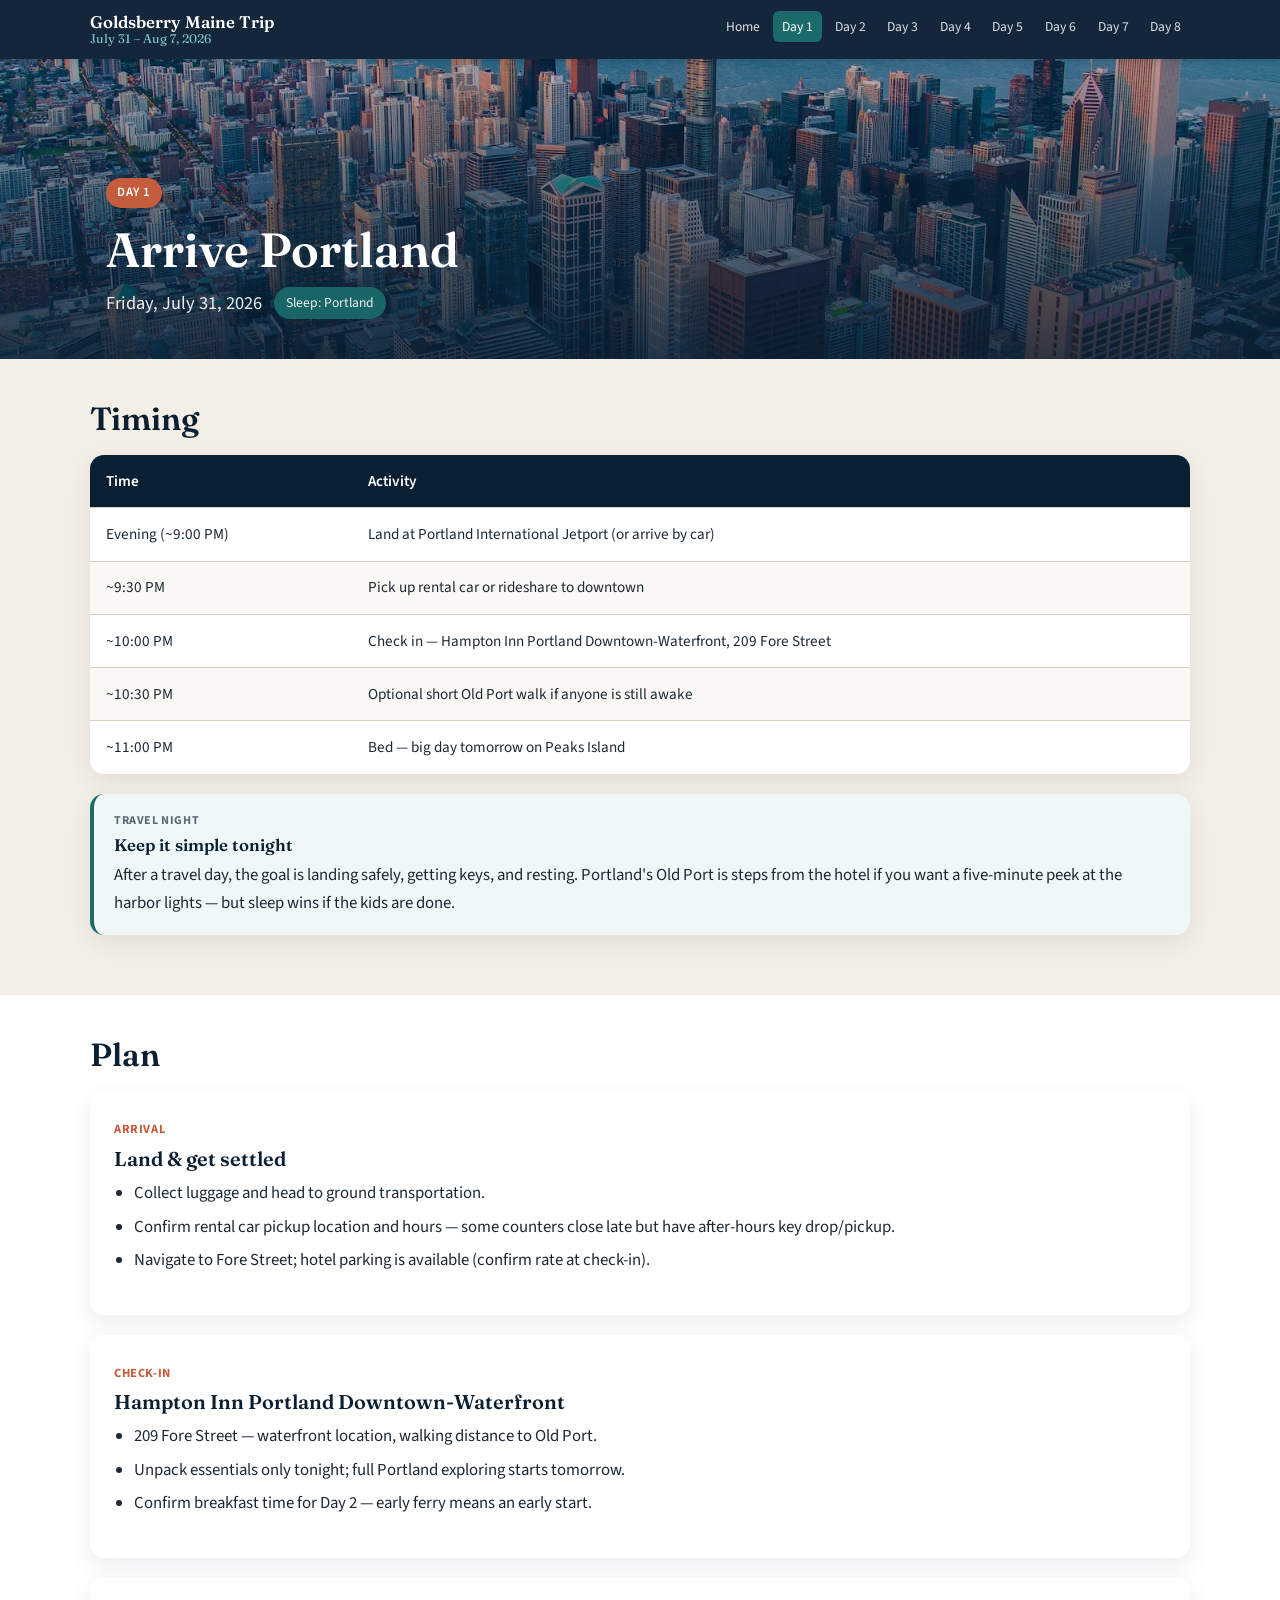
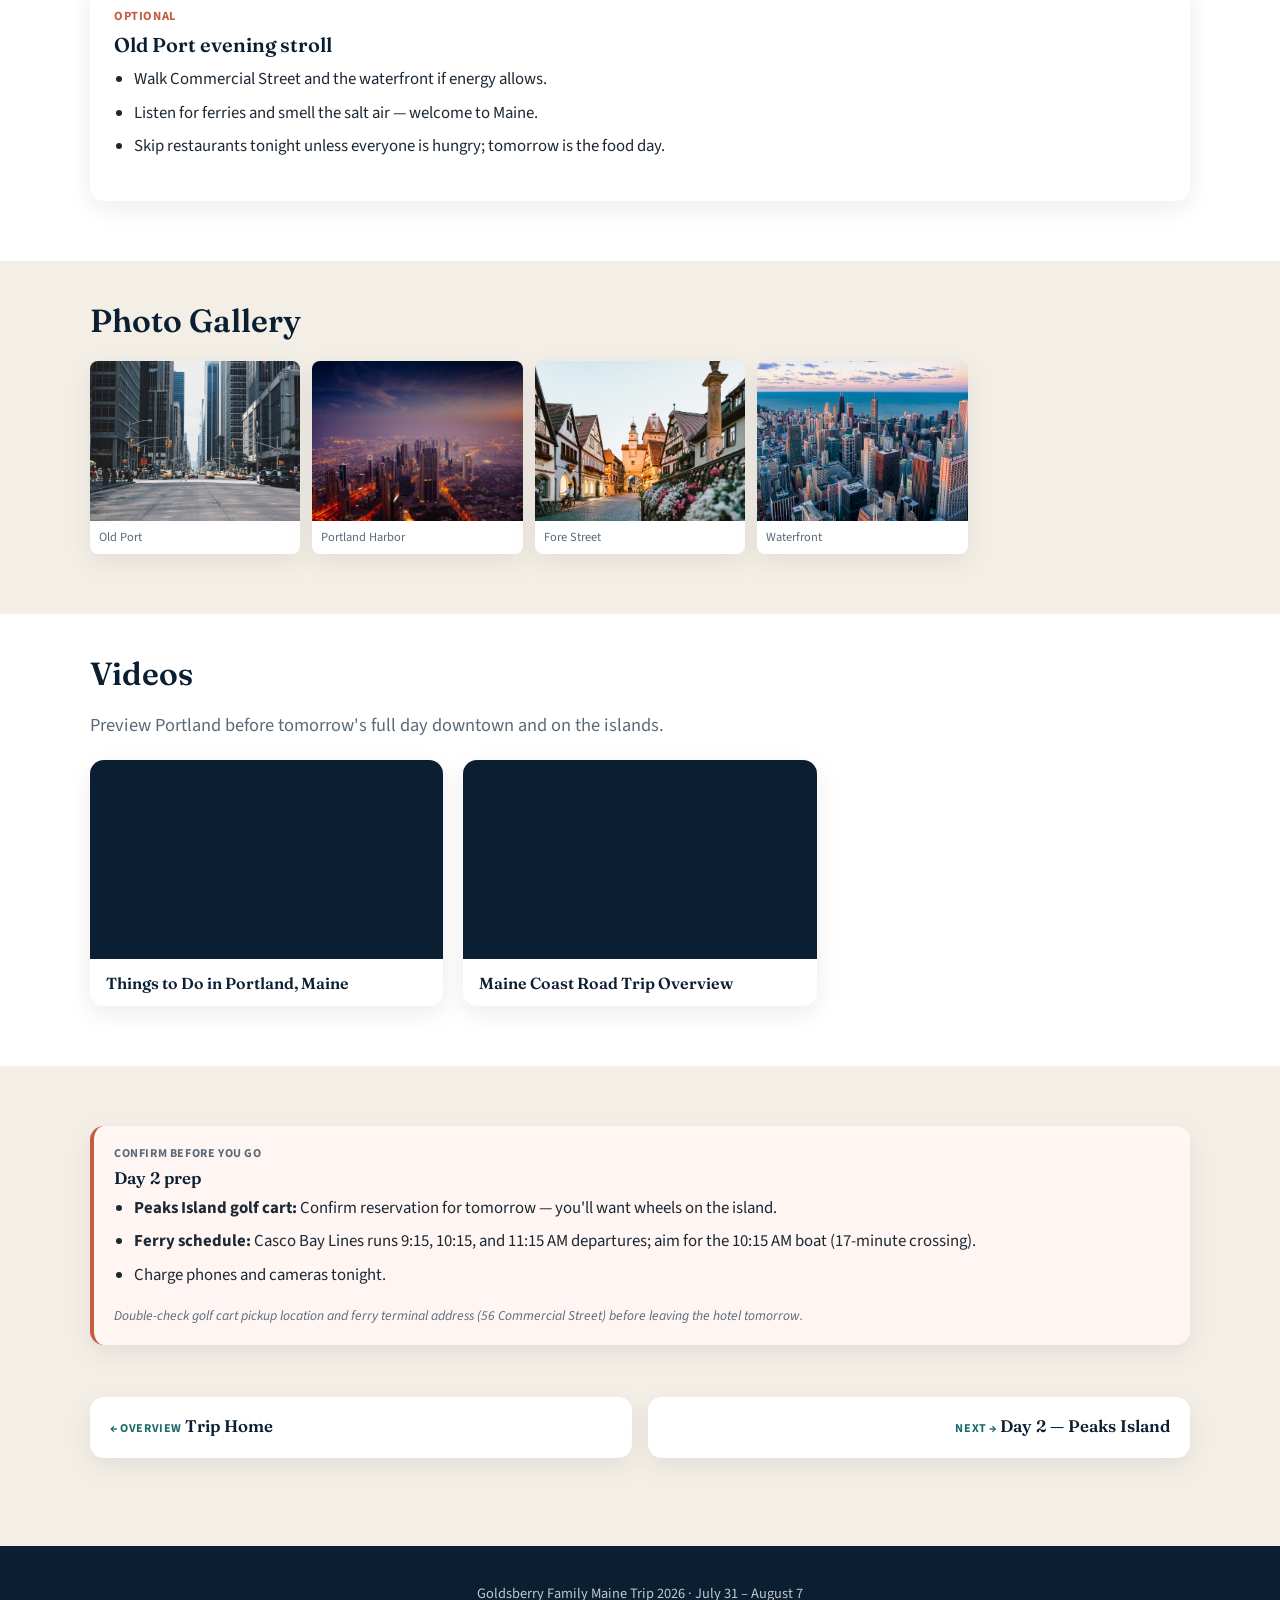
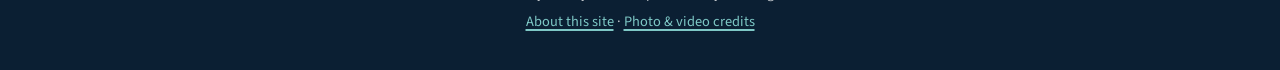
==== day-01-arrival.html @ 418b4812 "Make the trip site iPhone-friendly. Add safe-area insets, larger tap targets, scroll-locked mobile n" ====
<!DOCTYPE html>
<html lang="en">
<head>
  <meta charset="UTF-8">
  <meta name="viewport" content="width=device-width, initial-scale=1, viewport-fit=cover">
  <meta name="theme-color" content="#0b1f33">
  <meta name="apple-mobile-web-app-capable" content="yes">
  <meta name="apple-mobile-web-app-status-bar-style" content="black-translucent">
  <meta name="format-detection" content="telephone=no">
  <meta name="description" content="Day 1 — Arrive in Portland, Maine. Goldsberry family trip, July 31, 2026.">
  <title>Day 1 — Arrive Portland | Goldsberry Maine Trip 2026</title>
  <link rel="preconnect" href="https://fonts.googleapis.com">
  <link rel="preconnect" href="https://fonts.gstatic.com" crossorigin>
  <link href="https://fonts.googleapis.com/css2?family=Fraunces:wght@400;600;700&family=Source+Sans+3:wght@400;600;700&display=swap" rel="stylesheet">
  <link rel="stylesheet" href="assets/css/style.css">
</head>
<body>
  <a class="skip-link" href="#main">Skip to content</a>
  <header class="site-header">
    <div class="container header-inner">
      <a class="logo" href="index.html">Goldsberry Maine Trip <span>July 31 – Aug 7, 2026</span></a>
      <button class="nav-toggle" type="button" aria-expanded="false" aria-controls="site-nav">Menu</button>
      <nav class="site-nav" id="site-nav" aria-label="Primary">
        <ul>
          <li><a href="index.html">Home</a></li>
          <li><a href="day-01-arrival.html">Day 1</a></li>
          <li><a href="day-02-peaks-island.html">Day 2</a></li>
          <li><a href="day-03-camden-bar-harbor.html">Day 3</a></li>
          <li><a href="day-04-cadillac-ocean-path.html">Day 4</a></li>
          <li><a href="day-05-bubbles-jordan-pond.html">Day 5</a></li>
          <li><a href="day-06-long-pond.html">Day 6</a></li>
          <li><a href="day-07-great-head-lobster.html">Day 7</a></li>
          <li><a href="day-08-departure.html">Day 8</a></li>
        </ul>
      </nav>
    </div>
  </header>

  <main id="main">
    <section class="hero day-hero" style="background-image: url('assets/images/shared/portland-waterfront.jpg');">
      <div class="hero-content">
        <span class="hero-eyebrow">Day 1</span>
        <h1>Arrive Portland</h1>
        <p class="hero-meta">
          <span>Friday, July 31, 2026</span>
          <span class="badge sleep">Sleep: Portland</span>
        </p>
      </div>
    </section>

    <section class="section">
      <div class="container">
        <h2>Timing</h2>
        <div class="table-wrap">
          <table>
            <thead>
              <tr>
                <th>Time</th>
                <th>Activity</th>
              </tr>
            </thead>
            <tbody>
              <tr>
                <td>Evening (~9:00 PM)</td>
                <td>Land at Portland International Jetport (or arrive by car)</td>
              </tr>
              <tr>
                <td>~9:30 PM</td>
                <td>Pick up rental car or rideshare to downtown</td>
              </tr>
              <tr>
                <td>~10:00 PM</td>
                <td>Check in — Hampton Inn Portland Downtown-Waterfront, 209 Fore Street</td>
              </tr>
              <tr>
                <td>~10:30 PM</td>
                <td>Optional short Old Port walk if anyone is still awake</td>
              </tr>
              <tr>
                <td>~11:00 PM</td>
                <td>Bed — big day tomorrow on Peaks Island</td>
              </tr>
            </tbody>
          </table>
        </div>

        <div class="callout tip">
          <p class="callout-label">Travel night</p>
          <h3>Keep it simple tonight</h3>
          <p>After a travel day, the goal is landing safely, getting keys, and resting. Portland's Old Port is steps from the hotel if you want a five-minute peek at the harbor lights — but sleep wins if the kids are done.</p>
        </div>
      </div>
    </section>

    <section class="section section-alt">
      <div class="container">
        <h2>Plan</h2>

        <div class="activity">
          <span class="activity-time">Arrival</span>
          <h3>Land &amp; get settled</h3>
          <ul>
            <li>Collect luggage and head to ground transportation.</li>
            <li>Confirm rental car pickup location and hours — some counters close late but have after-hours key drop/pickup.</li>
            <li>Navigate to Fore Street; hotel parking is available (confirm rate at check-in).</li>
          </ul>
        </div>

        <div class="activity">
          <span class="activity-time">Check-in</span>
          <h3>Hampton Inn Portland Downtown-Waterfront</h3>
          <ul>
            <li>209 Fore Street — waterfront location, walking distance to Old Port.</li>
            <li>Unpack essentials only tonight; full Portland exploring starts tomorrow.</li>
            <li>Confirm breakfast time for Day 2 — early ferry means an early start.</li>
          </ul>
        </div>

        <div class="activity">
          <span class="activity-time">Optional</span>
          <h3>Old Port evening stroll</h3>
          <ul>
            <li>Walk Commercial Street and the waterfront if energy allows.</li>
            <li>Listen for ferries and smell the salt air — welcome to Maine.</li>
            <li>Skip restaurants tonight unless everyone is hungry; tomorrow is the food day.</li>
          </ul>
        </div>
      </div>
    </section>

    <section class="section">
      <div class="container">
        <h2>Photo Gallery</h2>
        <div class="gallery">
          <figure>
            <img src="assets/images/day-01/old-port.jpg" alt="Cobblestone streets in Portland Old Port">
            <figcaption>Old Port</figcaption>
          </figure>
          <figure>
            <img src="assets/images/day-01/portland-harbor.jpg" alt="Portland Harbor at dusk">
            <figcaption>Portland Harbor</figcaption>
          </figure>
          <figure>
            <img src="assets/images/day-01/fore-street.jpg" alt="Fore Street near the hotel">
            <figcaption>Fore Street</figcaption>
          </figure>
          <figure>
            <img src="assets/images/shared/portland-waterfront.jpg" alt="Portland waterfront skyline">
            <figcaption>Waterfront</figcaption>
          </figure>
        </div>
      </div>
    </section>

    <section class="section section-alt">
      <div class="container">
        <h2>Videos</h2>
        <p class="lead">Preview Portland before tomorrow's full day downtown and on the islands.</p>
        <div class="video-grid">
          <div class="video-card">
            <div class="embed">
              <iframe src="https://www.youtube.com/embed/QkozeJEsKg4" title="Things to Do in Portland, Maine" allow="accelerometer; autoplay; clipboard-write; encrypted-media; gyroscope; picture-in-picture" allowfullscreen loading="lazy"></iframe>
            </div>
            <div class="video-card-body">
              <h3>Things to Do in Portland, Maine</h3>
            </div>
          </div>
          <div class="video-card">
            <div class="embed">
              <iframe src="https://www.youtube.com/embed/ppKizHL2M9Y" title="Scenic Road Trip Guide to Maine’s Coast" allow="accelerometer; autoplay; clipboard-write; encrypted-media; gyroscope; picture-in-picture" allowfullscreen loading="lazy"></iframe>
            </div>
            <div class="video-card-body">
              <h3>Maine Coast Road Trip Overview</h3>
            </div>
          </div>
        </div>
      </div>
    </section>

    <section class="section">
      <div class="container">
        <div class="callout reserve">
          <p class="callout-label">Confirm before you go</p>
          <h3>Day 2 prep</h3>
          <ul>
            <li><strong>Peaks Island golf cart:</strong> Confirm reservation for tomorrow — you'll want wheels on the island.</li>
            <li><strong>Ferry schedule:</strong> Casco Bay Lines runs 9:15, 10:15, and 11:15 AM departures; aim for the 10:15 AM boat (17-minute crossing).</li>
            <li>Charge phones and cameras tonight.</li>
          </ul>
          <p class="confirm-note">Double-check golf cart pickup location and ferry terminal address (56 Commercial Street) before leaving the hotel tomorrow.</p>
        </div>

        <nav class="day-nav" aria-label="Day navigation">
          <a href="index.html">
            <span class="label">← Overview</span>
            <span class="title">Trip Home</span>
          </a>
          <a class="next" href="day-02-peaks-island.html">
            <span class="label">Next →</span>
            <span class="title">Day 2 — Peaks Island</span>
          </a>
        </nav>
      </div>
    </section>
  </main>

  <footer class="site-footer">
    <div class="container">
      <p>Goldsberry Family Maine Trip 2026 · July 31 – August 7</p>
      <p><a href="README.md">About this site</a> · <a href="CREDITS.md">Photo &amp; video credits</a></p>
    </div>
  </footer>
  <script src="assets/js/main.js"></script>
</body>
</html>
---- assets/css/style.css ----
/* Goldsberry Maine Family Trip 2026 — coastal design system */

:root {
  --navy: #0b1f33;
  --navy-mid: #14324d;
  --teal: #1a6b6a;
  --teal-light: #2a8f8d;
  --sand: #f4efe6;
  --sand-dark: #e8dfd0;
  --coral: #c45c3e;
  --coral-dark: #a34830;
  --white: #ffffff;
  --text: #1c2834;
  --text-muted: #5a6a7a;
  --border: #d9cfc0;
  --shadow: 0 8px 24px rgba(11, 31, 51, 0.08);
  --shadow-lg: 0 16px 40px rgba(11, 31, 51, 0.14);
  --radius: 14px;
  --radius-sm: 8px;
  --max: 1100px;
  --font-display: "Fraunces", Georgia, serif;
  --font-body: "Source Sans 3", system-ui, sans-serif;
  --safe-top: env(safe-area-inset-top, 0px);
  --safe-right: env(safe-area-inset-right, 0px);
  --safe-bottom: env(safe-area-inset-bottom, 0px);
  --safe-left: env(safe-area-inset-left, 0px);
  --header-pad-y: 0.75rem;
  --touch: 44px;
}

*,
*::before,
*::after {
  box-sizing: border-box;
}

html {
  scroll-behavior: smooth;
  -webkit-text-size-adjust: 100%;
  text-size-adjust: 100%;
}

body {
  margin: 0;
  font-family: var(--font-body);
  font-size: 1.05rem;
  line-height: 1.65;
  color: var(--text);
  background: var(--sand);
  overflow-x: hidden;
  -webkit-tap-highlight-color: rgba(26, 107, 106, 0.18);
}

body.nav-open {
  overflow: hidden;
  touch-action: none;
}

img {
  max-width: 100%;
  height: auto;
  display: block;
}

a {
  color: var(--teal);
  text-decoration-thickness: 1.5px;
  text-underline-offset: 3px;
}

a:hover {
  color: var(--coral);
}

h1, h2, h3, h4 {
  font-family: var(--font-display);
  line-height: 1.25;
  color: var(--navy);
  font-weight: 600;
}

h1 { font-size: clamp(2rem, 4vw, 3rem); margin: 0 0 0.5rem; }
h2 { font-size: clamp(1.5rem, 3vw, 2rem); margin: 0 0 1rem; }
h3 { font-size: 1.25rem; margin: 0 0 0.6rem; }

p { margin: 0 0 1rem; }

ul, ol {
  margin: 0 0 1rem;
  padding-left: 1.25rem;
}

li { margin-bottom: 0.35rem; }

.container {
  width: min(100% - 2rem, var(--max));
  margin-inline: auto;
  padding-left: var(--safe-left);
  padding-right: var(--safe-right);
}

/* —— Header / Nav —— */
.site-header {
  position: sticky;
  top: 0;
  z-index: 100;
  background: rgba(11, 31, 51, 0.96);
  -webkit-backdrop-filter: blur(10px);
  backdrop-filter: blur(10px);
  color: var(--white);
  box-shadow: 0 2px 12px rgba(0, 0, 0, 0.2);
  padding-top: var(--safe-top);
}

.header-inner {
  display: flex;
  align-items: center;
  justify-content: space-between;
  gap: 0.75rem;
  padding: var(--header-pad-y) 0;
  min-height: var(--touch);
}

.logo {
  font-family: var(--font-display);
  font-size: 1.05rem;
  font-weight: 600;
  color: var(--white);
  text-decoration: none;
  line-height: 1.2;
  min-width: 0;
  flex: 1;
}

.logo span {
  color: #7ec8c6;
  font-weight: 400;
  font-size: 0.78rem;
  display: block;
}

.nav-toggle {
  display: none;
  flex-shrink: 0;
  background: transparent;
  border: 1px solid rgba(255, 255, 255, 0.35);
  color: var(--white);
  min-width: var(--touch);
  min-height: var(--touch);
  padding: 0.5rem 0.85rem;
  border-radius: var(--radius-sm);
  cursor: pointer;
  font-size: 0.95rem;
  font-weight: 600;
  -webkit-appearance: none;
  appearance: none;
  touch-action: manipulation;
}

.site-nav ul {
  list-style: none;
  margin: 0;
  padding: 0;
  display: flex;
  flex-wrap: wrap;
  gap: 0.25rem;
}

.site-nav a {
  color: rgba(255, 255, 255, 0.85);
  text-decoration: none;
  font-size: 0.85rem;
  padding: 0.35rem 0.55rem;
  border-radius: 6px;
  white-space: nowrap;
}

.site-nav a:hover,
.site-nav a.active {
  background: rgba(255, 255, 255, 0.12);
  color: var(--white);
}

.site-nav a.active {
  background: var(--teal);
}

@media (max-width: 860px) {
  .nav-toggle { display: inline-flex; align-items: center; justify-content: center; }
  .site-nav {
    display: none;
    position: absolute;
    left: 0;
    right: 0;
    top: 100%;
    background: var(--navy-mid);
    padding: 0.5rem 1rem calc(1rem + var(--safe-bottom));
    box-shadow: var(--shadow-lg);
    max-height: min(75vh, calc(100dvh - 4rem - var(--safe-top)));
    overflow-y: auto;
    -webkit-overflow-scrolling: touch;
  }
  .site-nav.open { display: block; }
  .site-nav ul {
    flex-direction: column;
    gap: 0.1rem;
  }
  .site-nav a {
    display: flex;
    align-items: center;
    min-height: var(--touch);
    padding: 0.65rem 0.9rem;
    font-size: 1.05rem;
  }
}

/* —— Hero —— */
.hero {
  position: relative;
  min-height: min(420px, 70vh);
  min-height: min(420px, 70dvh);
  display: flex;
  align-items: flex-end;
  background: var(--navy) center/cover no-repeat;
  color: var(--white);
}

.hero::before {
  content: "";
  position: absolute;
  inset: 0;
  background: linear-gradient(180deg, rgba(11, 31, 51, 0.25) 0%, rgba(11, 31, 51, 0.85) 100%);
}

.hero-content {
  position: relative;
  z-index: 1;
  padding: 3rem 0 2.5rem;
  width: min(100% - 2rem, var(--max));
  margin-inline: auto;
  padding-left: max(1rem, var(--safe-left));
  padding-right: max(1rem, var(--safe-right));
}

.hero-eyebrow {
  display: inline-block;
  background: var(--coral);
  color: var(--white);
  font-size: 0.8rem;
  font-weight: 600;
  letter-spacing: 0.04em;
  text-transform: uppercase;
  padding: 0.3rem 0.7rem;
  border-radius: 999px;
  margin-bottom: 0.75rem;
}

.hero h1 {
  color: var(--white);
  margin-bottom: 0.4rem;
}

.hero-meta {
  font-size: 1.15rem;
  opacity: 0.92;
  margin: 0;
}

.day-hero {
  min-height: 300px;
}

.day-hero .hero-meta {
  display: flex;
  flex-wrap: wrap;
  gap: 0.75rem;
  align-items: center;
}

.badge {
  display: inline-flex;
  align-items: center;
  gap: 0.35rem;
  background: rgba(255, 255, 255, 0.15);
  border: 1px solid rgba(255, 255, 255, 0.25);
  padding: 0.25rem 0.7rem;
  border-radius: 999px;
  font-size: 0.85rem;
}

.badge.sleep {
  background: var(--teal);
  border-color: transparent;
}

/* —— Sections —— */
.section {
  padding: 2.5rem 0;
}

.section-alt {
  background: var(--white);
}

.section-title {
  display: flex;
  align-items: baseline;
  justify-content: space-between;
  gap: 1rem;
  flex-wrap: wrap;
  margin-bottom: 1.25rem;
}

.section-title h2 {
  margin: 0;
}

.lead {
  font-size: 1.15rem;
  color: var(--text-muted);
  max-width: 42rem;
}

/* —— Cards —— */
.card-grid {
  display: grid;
  grid-template-columns: repeat(auto-fill, minmax(240px, 1fr));
  gap: 1.25rem;
}

.day-card {
  background: var(--white);
  border-radius: var(--radius);
  overflow: hidden;
  box-shadow: var(--shadow);
  text-decoration: none;
  color: inherit;
  transition: transform 0.2s, box-shadow 0.2s;
  display: flex;
  flex-direction: column;
}

.day-card:hover {
  transform: translateY(-4px);
  box-shadow: var(--shadow-lg);
  color: inherit;
}

.day-card img {
  width: 100%;
  height: 150px;
  object-fit: cover;
  background: var(--sand-dark);
}

.day-card-body {
  padding: 1rem 1.1rem 1.25rem;
  flex: 1;
}

.day-card-date {
  font-size: 0.8rem;
  font-weight: 600;
  text-transform: uppercase;
  letter-spacing: 0.04em;
  color: var(--teal);
  margin-bottom: 0.25rem;
}

.day-card h3 {
  margin: 0 0 0.4rem;
  font-size: 1.1rem;
}

.day-card p {
  margin: 0;
  font-size: 0.92rem;
  color: var(--text-muted);
}

/* —— Tables —— */
.table-wrap {
  overflow-x: auto;
  -webkit-overflow-scrolling: touch;
  border-radius: var(--radius);
  box-shadow: var(--shadow);
  background: var(--white);
  overscroll-behavior-x: contain;
}

table {
  width: 100%;
  border-collapse: collapse;
  font-size: 0.95rem;
  min-width: 280px;
}

th, td {
  padding: 0.85rem 1rem;
  text-align: left;
  border-bottom: 1px solid var(--border);
}

th {
  background: var(--navy);
  color: var(--white);
  font-weight: 600;
  white-space: nowrap;
}

tr:last-child td { border-bottom: none; }

tr:nth-child(even) td { background: rgba(244, 239, 230, 0.45); }

table a {
  font-weight: 600;
}

/* —— Callouts —— */
.callout {
  border-radius: var(--radius);
  padding: 1.1rem 1.25rem;
  margin: 1.25rem 0;
  border-left: 4px solid var(--teal);
  background: var(--white);
  box-shadow: var(--shadow);
}

.callout.parking {
  border-left-color: #c9a227;
  background: #fffbf0;
}

.callout.reserve {
  border-left-color: var(--coral);
  background: #fff5f2;
}

.callout.tip {
  border-left-color: var(--teal);
  background: #f0f8f7;
}

.callout.warning {
  border-left-color: #b45309;
  background: #fff7ed;
}

.callout h3,
.callout h4 {
  margin: 0 0 0.4rem;
  font-size: 1.05rem;
}

.callout p:last-child,
.callout ul:last-child {
  margin-bottom: 0;
}

.callout-label {
  font-size: 0.75rem;
  font-weight: 700;
  text-transform: uppercase;
  letter-spacing: 0.05em;
  color: var(--text-muted);
  margin-bottom: 0.25rem;
}

/* —— Checklist —— */
.checklist {
  list-style: none;
  padding: 0;
  margin: 0;
  display: grid;
  gap: 0.75rem;
}

.checklist li {
  background: var(--white);
  border-radius: var(--radius-sm);
  padding: 1rem 1.15rem;
  box-shadow: var(--shadow);
  display: grid;
  grid-template-columns: auto 1fr;
  gap: 0.75rem;
  align-items: start;
  margin: 0;
}

.check-num {
  width: 1.75rem;
  height: 1.75rem;
  border-radius: 50%;
  background: var(--teal);
  color: var(--white);
  font-weight: 700;
  font-size: 0.85rem;
  display: grid;
  place-items: center;
  flex-shrink: 0;
}

.checklist strong {
  display: block;
  color: var(--navy);
  margin-bottom: 0.15rem;
}

.checklist span {
  font-size: 0.92rem;
  color: var(--text-muted);
}

/* —— Activity blocks —— */
.activity {
  background: var(--white);
  border-radius: var(--radius);
  padding: 1.5rem;
  box-shadow: var(--shadow);
  margin-bottom: 1.25rem;
}

.activity-time {
  display: inline-block;
  font-size: 0.78rem;
  font-weight: 700;
  text-transform: uppercase;
  letter-spacing: 0.05em;
  color: var(--coral);
  margin-bottom: 0.35rem;
}

/* —— Trail cards —— */
.trail-grid {
  display: grid;
  grid-template-columns: repeat(auto-fill, minmax(260px, 1fr));
  gap: 1rem;
  margin: 1.25rem 0;
}

.trail-card {
  background: var(--white);
  border: 1px solid var(--border);
  border-radius: var(--radius);
  padding: 1.15rem;
  display: flex;
  flex-direction: column;
  gap: 0.5rem;
}

.trail-card h3 {
  margin: 0;
  font-size: 1.1rem;
}

.trail-meta {
  display: flex;
  flex-wrap: wrap;
  gap: 0.4rem;
  font-size: 0.8rem;
}

.pill {
  background: var(--sand);
  border: 1px solid var(--border);
  padding: 0.15rem 0.55rem;
  border-radius: 999px;
  color: var(--text-muted);
  font-weight: 600;
}

.pill.easy { background: #e8f5e9; border-color: #a5d6a7; color: #2e7d32; }
.pill.moderate { background: #fff8e1; border-color: #ffe082; color: #f57f17; }
.pill.hard { background: #fce4ec; border-color: #f48fb1; color: #c2185b; }
.pill.optional { background: #e3f2fd; border-color: #90caf9; color: #1565c0; }

.trail-card p {
  margin: 0;
  font-size: 0.92rem;
  color: var(--text-muted);
  flex: 1;
}

.btn {
  display: inline-flex;
  align-items: center;
  justify-content: center;
  gap: 0.4rem;
  background: var(--teal);
  color: var(--white);
  text-decoration: none;
  font-weight: 600;
  font-size: 0.9rem;
  padding: 0.7rem 1.1rem;
  min-height: var(--touch);
  border-radius: var(--radius-sm);
  border: none;
  cursor: pointer;
  transition: background 0.15s;
  touch-action: manipulation;
  -webkit-appearance: none;
  appearance: none;
}

.btn:hover {
  background: var(--teal-light);
  color: var(--white);
}

.btn-coral {
  background: var(--coral);
}

.btn-coral:hover {
  background: var(--coral-dark);
  color: var(--white);
}

.btn-outline {
  background: transparent;
  border: 2px solid var(--teal);
  color: var(--teal);
}

.btn-outline:hover {
  background: var(--teal);
  color: var(--white);
}

.btn-sm {
  padding: 0.55rem 0.95rem;
  font-size: 0.9rem;
  min-height: var(--touch);
  align-self: flex-start;
  margin-top: 0.25rem;
}

/* —— Gallery —— */
.gallery {
  display: grid;
  grid-template-columns: repeat(auto-fill, minmax(200px, 1fr));
  gap: 0.75rem;
  margin: 1.25rem 0;
}

.gallery figure {
  margin: 0;
  border-radius: var(--radius-sm);
  overflow: hidden;
  box-shadow: var(--shadow);
  background: var(--sand-dark);
  cursor: zoom-in;
}

.gallery img {
  width: 100%;
  height: 160px;
  object-fit: cover;
  transition: transform 0.25s;
}

.gallery figure:hover img {
  transform: scale(1.04);
}

.gallery figcaption {
  font-size: 0.78rem;
  padding: 0.4rem 0.55rem;
  background: var(--white);
  color: var(--text-muted);
}

/* —— Videos —— */
.video-grid {
  display: grid;
  grid-template-columns: repeat(auto-fill, minmax(280px, 1fr));
  gap: 1.25rem;
  margin: 1.25rem 0;
}

.video-card {
  background: var(--white);
  border-radius: var(--radius);
  overflow: hidden;
  box-shadow: var(--shadow);
}

.video-card .embed {
  position: relative;
  padding-bottom: 56.25%;
  height: 0;
  background: var(--navy);
}

.video-card .embed iframe {
  position: absolute;
  inset: 0;
  width: 100%;
  height: 100%;
  border: 0;
}

.video-card .video-link {
  display: block;
  text-decoration: none;
  color: inherit;
}

.video-card .thumb {
  position: relative;
  aspect-ratio: 16 / 9;
  background: var(--navy) center/cover no-repeat;
}

.video-card .play {
  position: absolute;
  inset: 0;
  display: grid;
  place-items: center;
  background: rgba(11, 31, 51, 0.35);
  color: var(--white);
  font-size: 2.5rem;
  transition: background 0.2s;
}

.video-card:hover .play {
  background: rgba(196, 92, 62, 0.45);
}

.video-card-body {
  padding: 0.85rem 1rem;
}

.video-card-body h3 {
  margin: 0;
  font-size: 1rem;
}

/* —— Day nav (prev/next) —— */
.day-nav {
  display: flex;
  justify-content: space-between;
  gap: 1rem;
  flex-wrap: wrap;
  padding: 2rem 0 3rem;
}

.day-nav a {
  flex: 1;
  min-width: min(100%, 200px);
  background: var(--white);
  border-radius: var(--radius);
  padding: 1rem 1.25rem;
  text-decoration: none;
  color: var(--text);
  box-shadow: var(--shadow);
  transition: transform 0.15s, box-shadow 0.15s;
  touch-action: manipulation;
}

.day-nav a:hover {
  transform: translateY(-2px);
  box-shadow: var(--shadow-lg);
  color: inherit;
}

.day-nav .label {
  font-size: 0.75rem;
  font-weight: 700;
  text-transform: uppercase;
  letter-spacing: 0.05em;
  color: var(--teal);
}

.day-nav .title {
  font-family: var(--font-display);
  font-weight: 600;
  color: var(--navy);
}

.day-nav .next {
  text-align: right;
}

/* —— Footer —— */
.site-footer {
  background: var(--navy);
  color: rgba(255, 255, 255, 0.75);
  padding: 2rem 0 calc(2rem + var(--safe-bottom));
  font-size: 0.9rem;
  text-align: center;
}

.site-footer a {
  color: #7ec8c6;
}

.site-footer p {
  margin: 0.25rem 0;
}

/* —— Lightbox —— */
.lightbox {
  display: none;
  position: fixed;
  inset: 0;
  z-index: 200;
  background: rgba(11, 31, 51, 0.92);
  align-items: center;
  justify-content: center;
  padding: max(1rem, var(--safe-top)) max(1rem, var(--safe-right)) max(1rem, var(--safe-bottom)) max(1rem, var(--safe-left));
  cursor: zoom-out;
  overscroll-behavior: contain;
}

.lightbox.open {
  display: flex;
}

.lightbox img {
  max-width: min(96vw, 1100px);
  max-height: min(85vh, 85dvh);
  width: auto;
  height: auto;
  border-radius: var(--radius-sm);
  box-shadow: var(--shadow-lg);
  object-fit: contain;
}

.lightbox-close {
  position: absolute;
  top: max(0.75rem, var(--safe-top));
  right: max(0.75rem, var(--safe-right));
  background: rgba(255, 255, 255, 0.12);
  border: 1px solid rgba(255, 255, 255, 0.25);
  color: var(--white);
  font-size: 1.75rem;
  cursor: pointer;
  line-height: 1;
  width: var(--touch);
  height: var(--touch);
  border-radius: 50%;
  display: grid;
  place-items: center;
  touch-action: manipulation;
  -webkit-appearance: none;
  appearance: none;
}

/* —— Misc —— */
.two-col {
  display: grid;
  grid-template-columns: 1fr 1fr;
  gap: 1.5rem;
}

.confirm-note {
  font-size: 0.85rem;
  color: var(--text-muted);
  font-style: italic;
  margin-top: 0.5rem;
}

.skip-link {
  position: absolute;
  left: -9999px;
  top: 0;
  background: var(--coral);
  color: var(--white);
  padding: 0.5rem 1rem;
  z-index: 300;
}

.skip-link:focus {
  left: max(0.5rem, var(--safe-left));
  top: max(0.5rem, var(--safe-top));
}

/* —— iPhone / small-screen polish —— */
@media (max-width: 720px) {
  .two-col { grid-template-columns: 1fr; }

  body {
    font-size: 1rem;
  }

  h1 { font-size: clamp(1.65rem, 7vw, 2.25rem); }
  h2 { font-size: clamp(1.3rem, 5.5vw, 1.7rem); }

  .container {
    width: min(100% - 1.25rem, var(--max));
  }

  .hero {
    min-height: min(340px, 58dvh);
  }

  .day-hero {
    min-height: min(240px, 42dvh);
  }

  .hero-content {
    padding: 2rem 0 1.75rem;
  }

  .hero-meta {
    font-size: 1rem;
  }

  .section {
    padding: 1.75rem 0;
  }

  .lead {
    font-size: 1.02rem;
  }

  .card-grid {
    grid-template-columns: 1fr;
    gap: 1rem;
  }

  .day-card img {
    height: 180px;
  }

  .trail-grid,
  .video-grid {
    grid-template-columns: 1fr;
  }

  .gallery {
    grid-template-columns: 1fr 1fr;
    gap: 0.55rem;
  }

  .gallery img {
    height: 120px;
  }

  .activity {
    padding: 1.15rem;
  }

  .callout {
    padding: 1rem;
    margin: 1rem 0;
  }

  th, td {
    padding: 0.7rem 0.75rem;
    font-size: 0.9rem;
  }

  .table-wrap table {
    font-size: 0.88rem;
  }

  .day-nav {
    flex-direction: column;
    padding: 1.5rem 0 2.5rem;
    gap: 0.75rem;
  }

  .day-nav a {
    min-width: 0;
    width: 100%;
  }

  .day-nav .next {
    text-align: left;
  }

  .checklist li {
    padding: 0.9rem 1rem;
  }

  .logo {
    font-size: 0.98rem;
  }

  .logo span {
    font-size: 0.72rem;
  }
}

@media (max-width: 380px) {
  .gallery {
    grid-template-columns: 1fr;
  }

  .gallery img {
    height: 160px;
  }

  .badge {
    font-size: 0.8rem;
  }
}

@media (hover: none) and (pointer: coarse) {
  .day-card:hover,
  .day-nav a:hover {
    transform: none;
  }

  .gallery figure:hover img {
    transform: none;
  }

  .day-card:active,
  .day-nav a:active {
    transform: scale(0.99);
  }
}
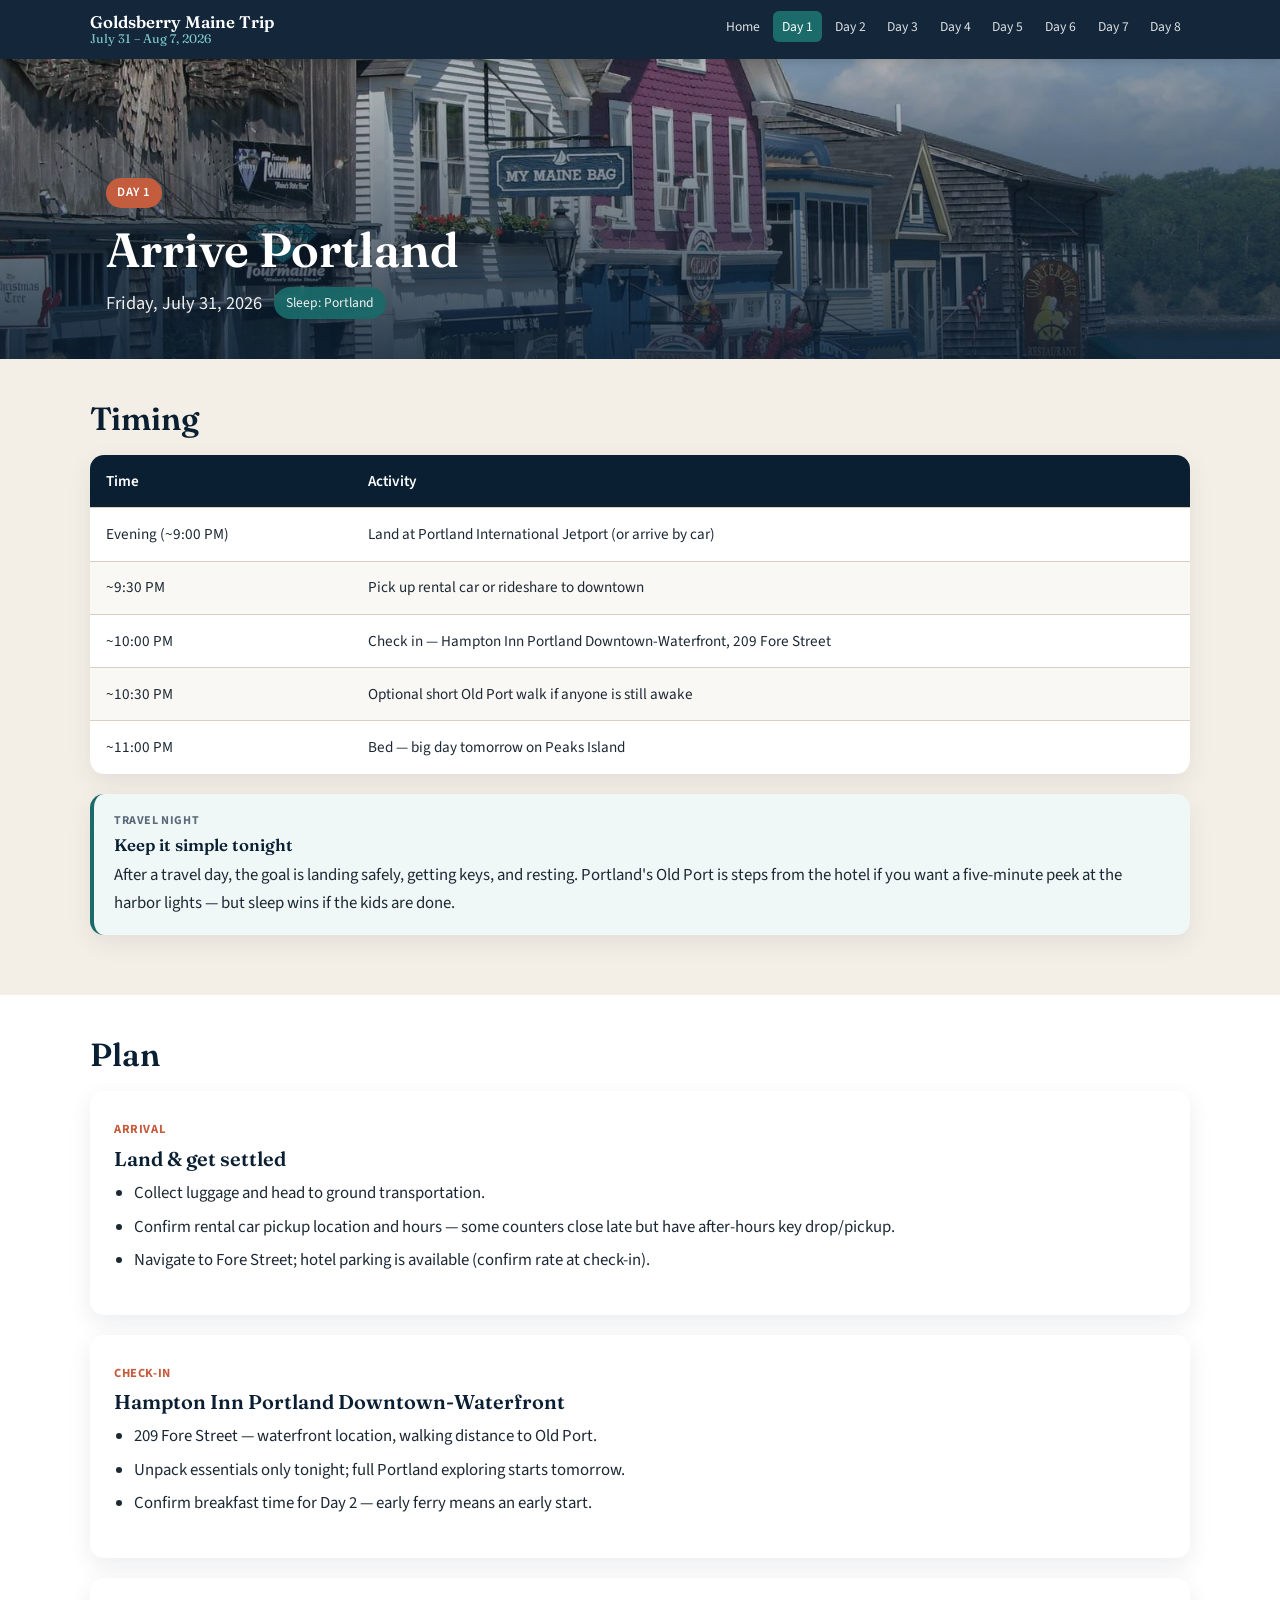
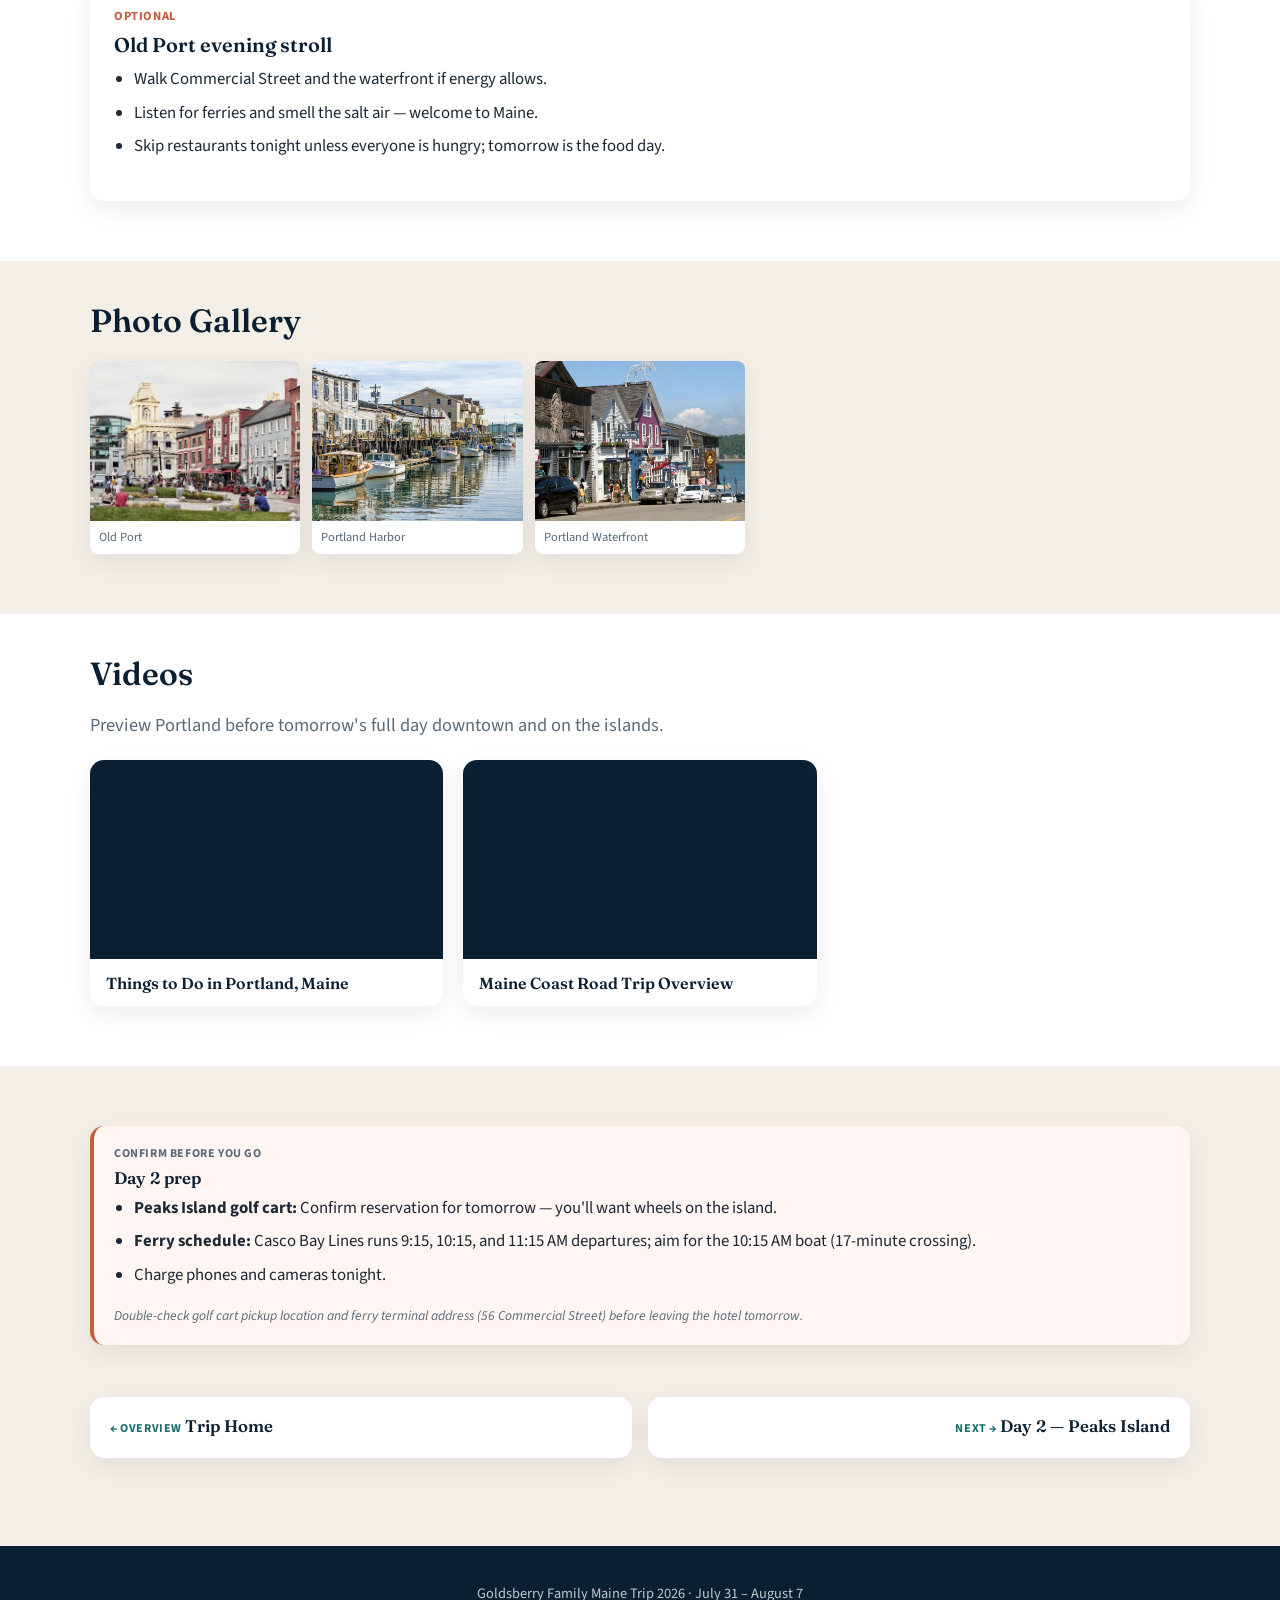
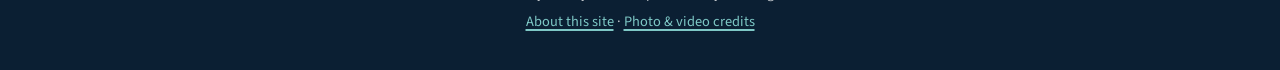
==== commit 837d2491: "Swap in family trip photos across the itinerary site. Replace stock JPGs with the new PNGs, normaliz" ====
--- a/day-01-arrival.html
+++ b/day-01-arrival.html
@@ -37,7 +37,7 @@
   </header>
 
   <main id="main">
-    <section class="hero day-hero" style="background-image: url('assets/images/shared/portland-waterfront.jpg');">
+    <section class="hero day-hero" style="background-image: url('assets/images/shared/portland.png');">
       <div class="hero-content">
         <span class="hero-eyebrow">Day 1</span>
         <h1>Arrive Portland</h1>
@@ -133,20 +133,16 @@
         <h2>Photo Gallery</h2>
         <div class="gallery">
           <figure>
-            <img src="assets/images/day-01/old-port.jpg" alt="Cobblestone streets in Portland Old Port">
+            <img src="assets/images/day-01/old-port.png" alt="Cobblestone streets in Portland Old Port">
             <figcaption>Old Port</figcaption>
           </figure>
           <figure>
-            <img src="assets/images/day-01/portland-harbor.jpg" alt="Portland Harbor at dusk">
+            <img src="assets/images/day-01/portland.png" alt="Portland Harbor and waterfront">
             <figcaption>Portland Harbor</figcaption>
           </figure>
           <figure>
-            <img src="assets/images/day-01/fore-street.jpg" alt="Fore Street near the hotel">
-            <figcaption>Fore Street</figcaption>
-          </figure>
-          <figure>
-            <img src="assets/images/shared/portland-waterfront.jpg" alt="Portland waterfront skyline">
-            <figcaption>Waterfront</figcaption>
+            <img src="assets/images/shared/portland.png" alt="Portland waterfront skyline">
+            <figcaption>Portland Waterfront</figcaption>
           </figure>
         </div>
       </div>
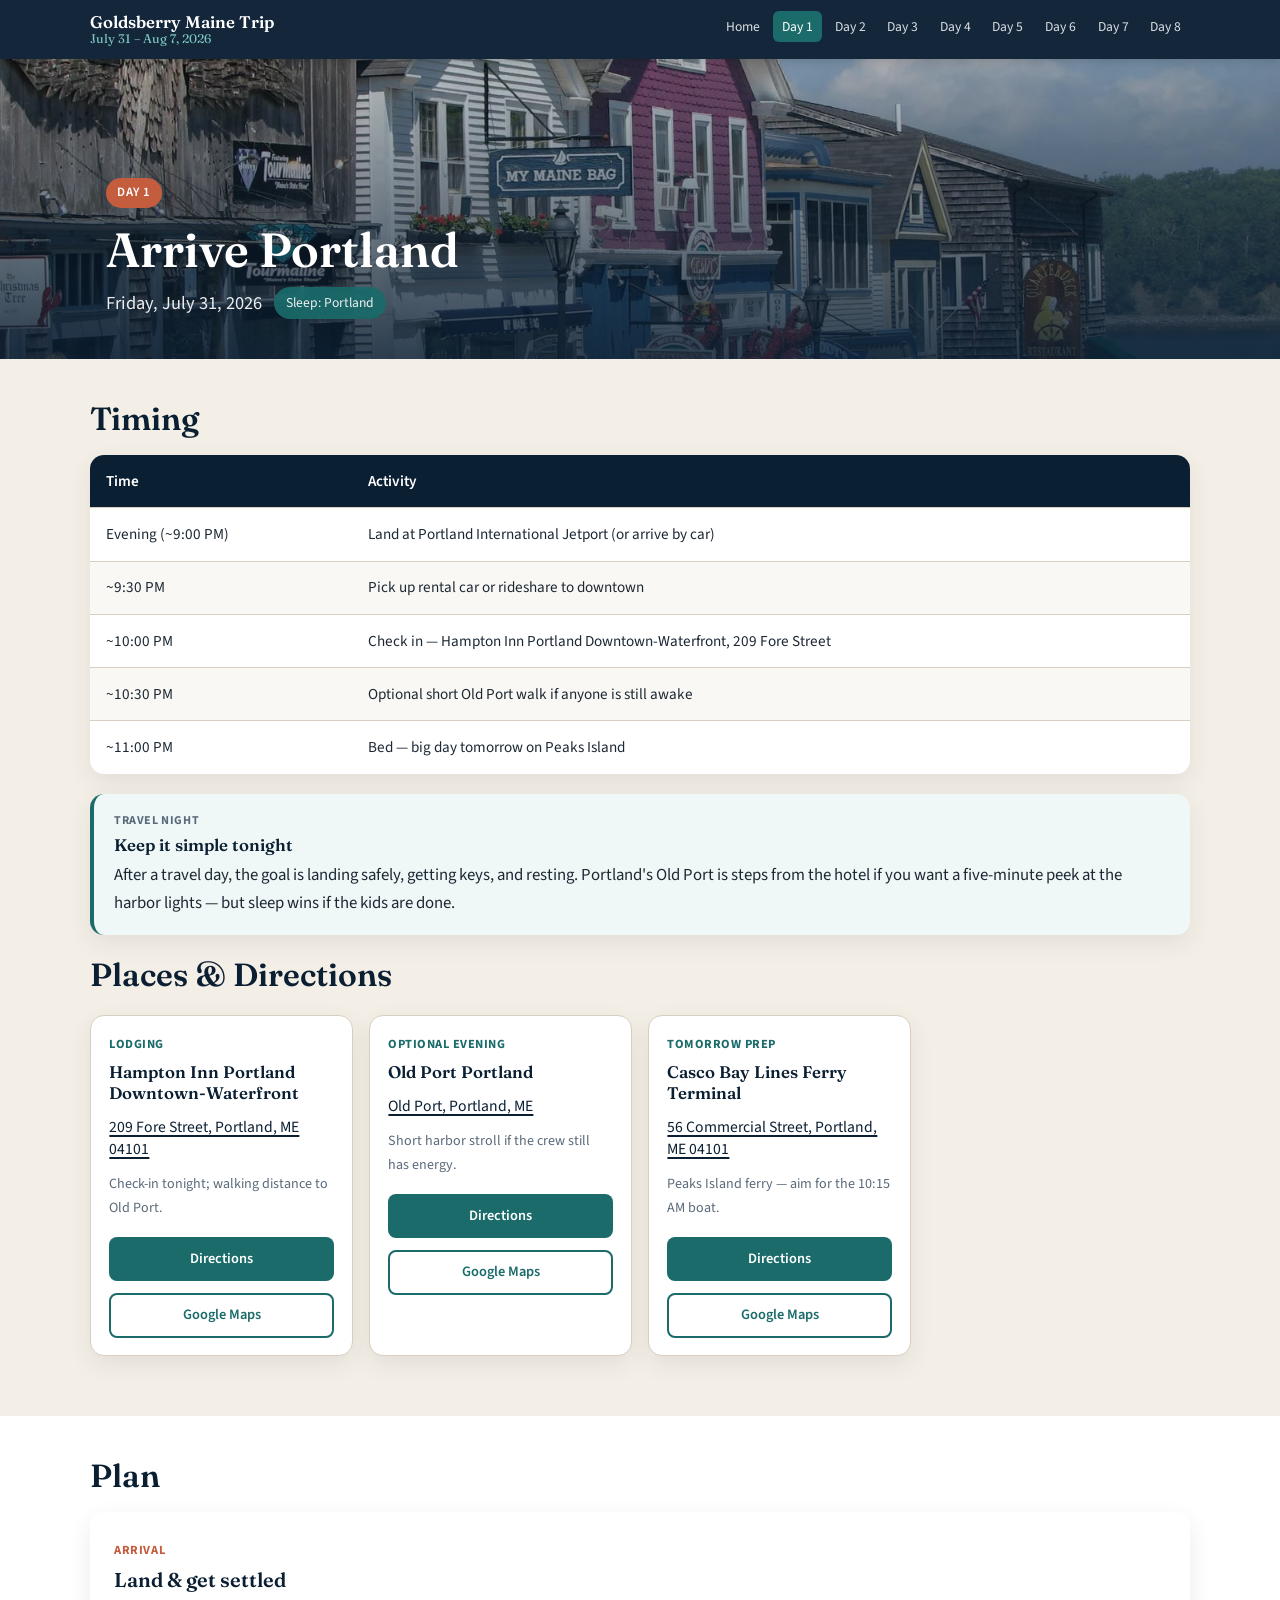
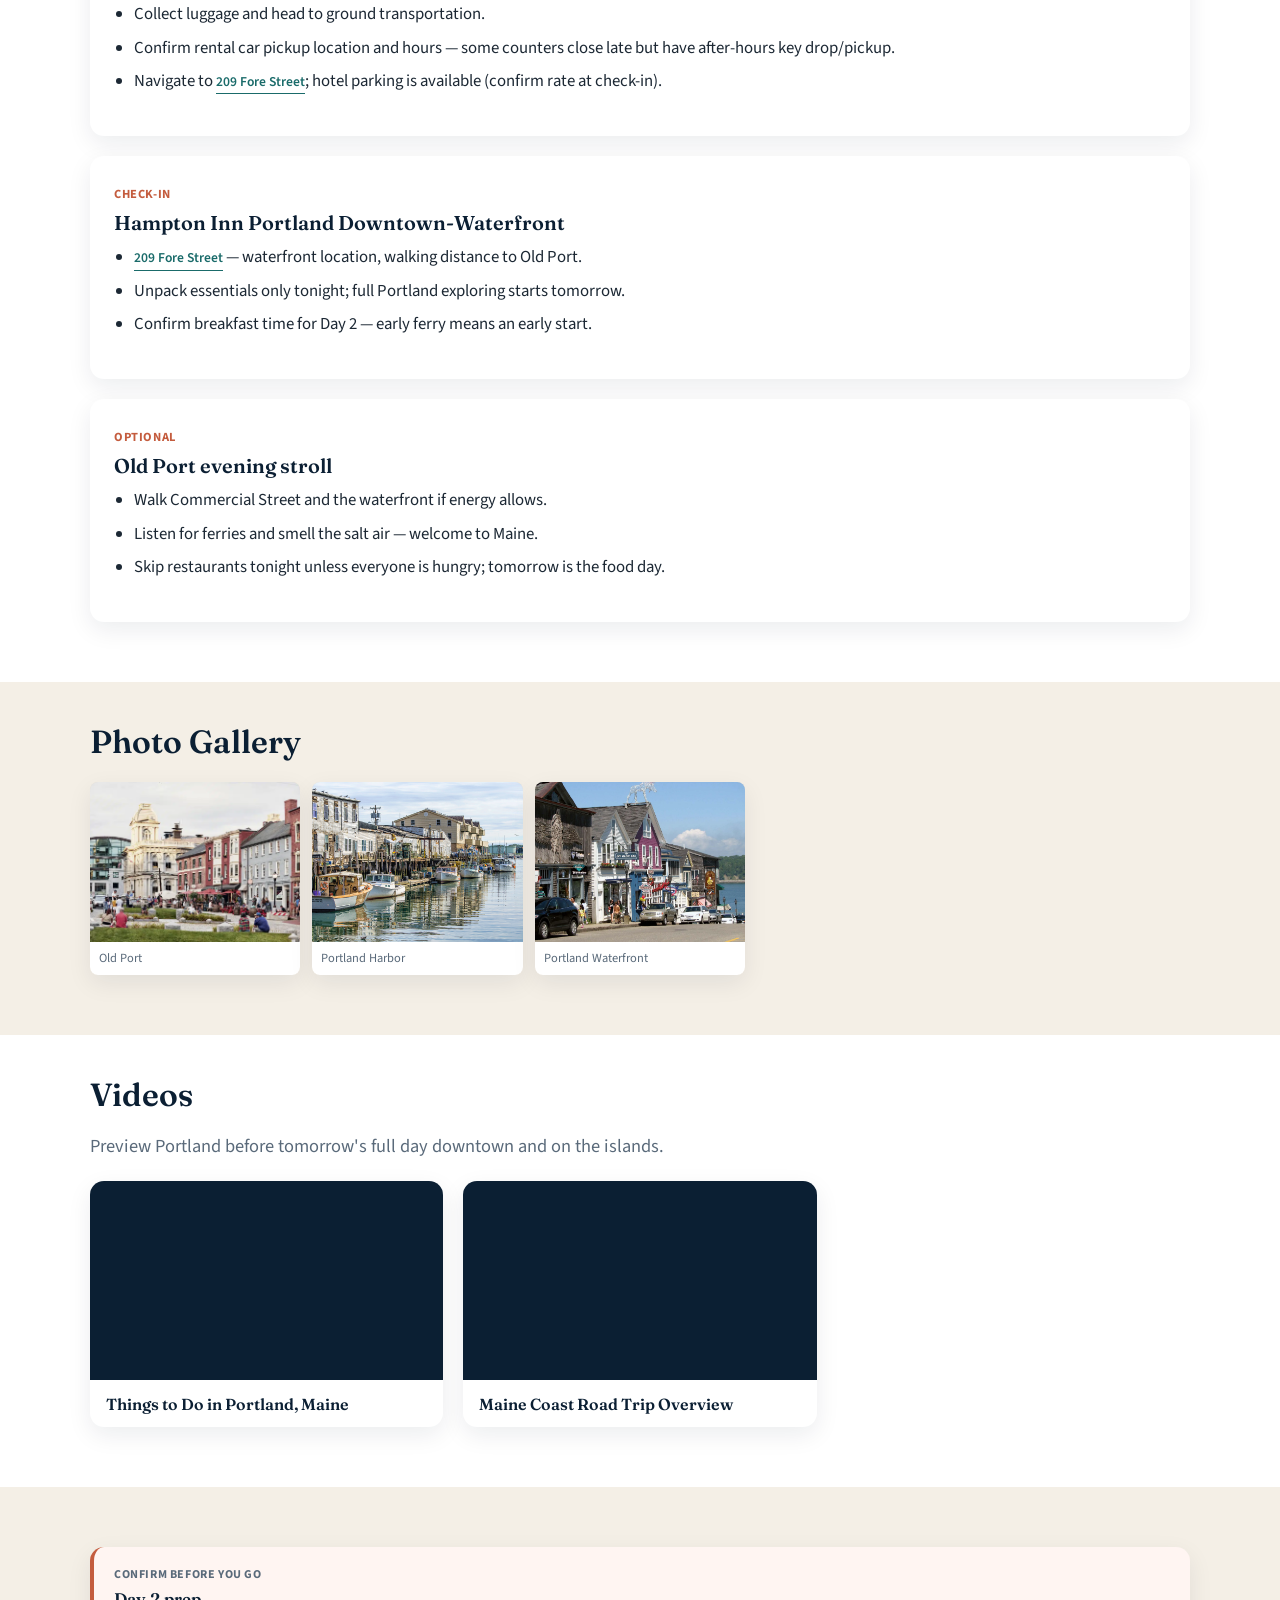
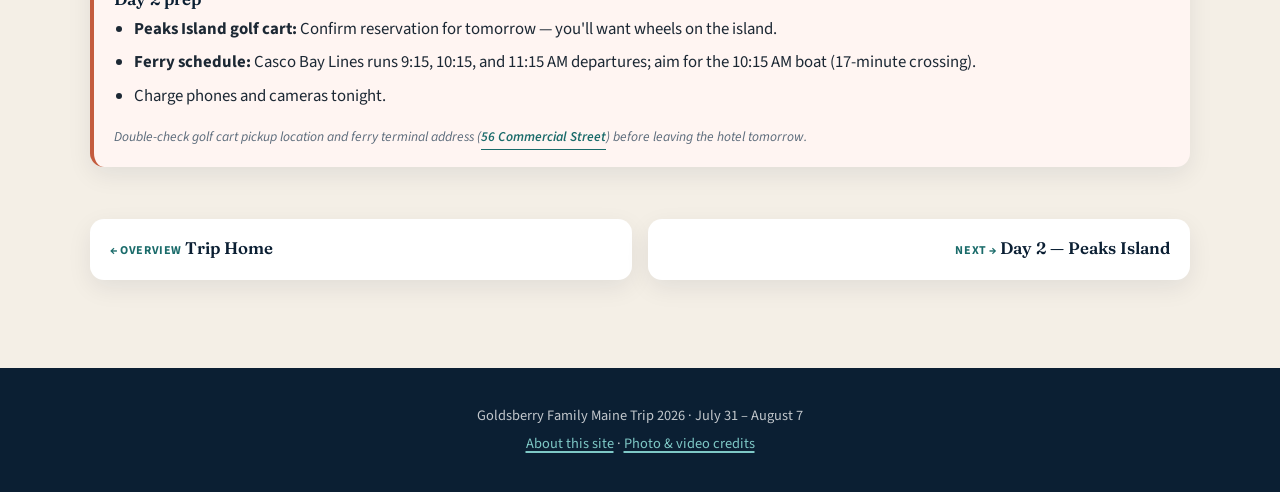
==== commit f6fb2fbe: "Add tappable map directions for hotels, trailheads, and stops. Every major place now has a selectabl" ====
--- a/day-01-arrival.html
+++ b/day-01-arrival.html
@@ -89,6 +89,40 @@
           <h3>Keep it simple tonight</h3>
           <p>After a travel day, the goal is landing safely, getting keys, and resting. Portland's Old Port is steps from the hotel if you want a five-minute peek at the harbor lights — but sleep wins if the kids are done.</p>
         </div>
+
+        <h2>Places &amp; Directions</h2>
+        <div class="place-grid">
+          <article class="place-card">
+            <p class="place-role">Lodging</p>
+            <h3>Hampton Inn Portland Downtown-Waterfront</h3>
+            <a class="place-address" href="https://maps.apple.com/?q=209+Fore+Street,+Portland,+ME+04101">209 Fore Street, Portland, ME 04101</a>
+            <p class="place-note">Check-in tonight; walking distance to Old Port.</p>
+            <div class="place-actions">
+              <a class="btn btn-sm" href="https://maps.apple.com/?daddr=209+Fore+Street,+Portland,+ME+04101">Directions</a>
+              <a class="btn btn-sm btn-outline" href="https://www.google.com/maps/dir/?api=1&amp;destination=209+Fore+Street,+Portland,+ME+04101" target="_blank" rel="noopener noreferrer">Google Maps</a>
+            </div>
+          </article>
+          <article class="place-card">
+            <p class="place-role">Optional evening</p>
+            <h3>Old Port Portland</h3>
+            <a class="place-address" href="https://maps.apple.com/?q=Old+Port,+Portland,+ME">Old Port, Portland, ME</a>
+            <p class="place-note">Short harbor stroll if the crew still has energy.</p>
+            <div class="place-actions">
+              <a class="btn btn-sm" href="https://maps.apple.com/?daddr=Old+Port,+Portland,+ME">Directions</a>
+              <a class="btn btn-sm btn-outline" href="https://www.google.com/maps/dir/?api=1&amp;destination=Old+Port,+Portland,+ME" target="_blank" rel="noopener noreferrer">Google Maps</a>
+            </div>
+          </article>
+          <article class="place-card">
+            <p class="place-role">Tomorrow prep</p>
+            <h3>Casco Bay Lines Ferry Terminal</h3>
+            <a class="place-address" href="https://maps.apple.com/?q=56+Commercial+Street,+Portland,+ME+04101">56 Commercial Street, Portland, ME 04101</a>
+            <p class="place-note">Peaks Island ferry — aim for the 10:15 AM boat.</p>
+            <div class="place-actions">
+              <a class="btn btn-sm" href="https://maps.apple.com/?daddr=56+Commercial+Street,+Portland,+ME+04101">Directions</a>
+              <a class="btn btn-sm btn-outline" href="https://www.google.com/maps/dir/?api=1&amp;destination=56+Commercial+Street,+Portland,+ME+04101" target="_blank" rel="noopener noreferrer">Google Maps</a>
+            </div>
+          </article>
+        </div>
       </div>
     </section>
 
@@ -102,7 +136,7 @@
           <ul>
             <li>Collect luggage and head to ground transportation.</li>
             <li>Confirm rental car pickup location and hours — some counters close late but have after-hours key drop/pickup.</li>
-            <li>Navigate to Fore Street; hotel parking is available (confirm rate at check-in).</li>
+            <li>Navigate to <a class="map-chip" href="https://maps.apple.com/?daddr=209+Fore+Street,+Portland,+ME+04101">209 Fore Street</a>; hotel parking is available (confirm rate at check-in).</li>
           </ul>
         </div>
 
@@ -110,7 +144,7 @@
           <span class="activity-time">Check-in</span>
           <h3>Hampton Inn Portland Downtown-Waterfront</h3>
           <ul>
-            <li>209 Fore Street — waterfront location, walking distance to Old Port.</li>
+            <li><a class="map-chip" href="https://maps.apple.com/?daddr=209+Fore+Street,+Portland,+ME+04101">209 Fore Street</a> — waterfront location, walking distance to Old Port.</li>
             <li>Unpack essentials only tonight; full Portland exploring starts tomorrow.</li>
             <li>Confirm breakfast time for Day 2 — early ferry means an early start.</li>
           </ul>
@@ -183,7 +217,7 @@
             <li><strong>Ferry schedule:</strong> Casco Bay Lines runs 9:15, 10:15, and 11:15 AM departures; aim for the 10:15 AM boat (17-minute crossing).</li>
             <li>Charge phones and cameras tonight.</li>
           </ul>
-          <p class="confirm-note">Double-check golf cart pickup location and ferry terminal address (56 Commercial Street) before leaving the hotel tomorrow.</p>
+          <p class="confirm-note">Double-check golf cart pickup location and ferry terminal address (<a class="map-chip" href="https://maps.apple.com/?daddr=56+Commercial+Street,+Portland,+ME+04101">56 Commercial Street</a>) before leaving the hotel tomorrow.</p>
         </div>
 
         <nav class="day-nav" aria-label="Day navigation">
--- a/assets/css/style.css
+++ b/assets/css/style.css
@@ -466,6 +466,105 @@
   margin-bottom: 0.25rem;
 }
 
+/* —— Places / map links —— */
+.place-grid {
+  display: grid;
+  grid-template-columns: repeat(auto-fill, minmax(260px, 1fr));
+  gap: 1rem;
+  margin: 1.25rem 0;
+}
+
+.place-card {
+  background: var(--white);
+  border: 1px solid var(--border);
+  border-radius: var(--radius);
+  padding: 1.1rem 1.15rem;
+  display: flex;
+  flex-direction: column;
+  gap: 0.45rem;
+  box-shadow: var(--shadow);
+}
+
+.place-card h3,
+.place-card h4 {
+  margin: 0;
+  font-size: 1.05rem;
+}
+
+.place-role {
+  margin: 0;
+  font-size: 0.78rem;
+  font-weight: 700;
+  text-transform: uppercase;
+  letter-spacing: 0.04em;
+  color: var(--teal);
+}
+
+.place-address {
+  display: block;
+  font-size: 0.98rem;
+  line-height: 1.4;
+  color: var(--navy);
+  text-decoration: underline;
+  text-decoration-thickness: 1.5px;
+  text-underline-offset: 3px;
+  -webkit-user-select: all;
+  user-select: all;
+  word-break: break-word;
+  padding: 0.35rem 0;
+}
+
+.place-address:hover {
+  color: var(--coral);
+}
+
+.place-note {
+  margin: 0;
+  font-size: 0.88rem;
+  color: var(--text-muted);
+}
+
+.place-actions {
+  display: flex;
+  flex-wrap: wrap;
+  gap: 0.5rem;
+  margin-top: 0.35rem;
+}
+
+.place-actions .btn {
+  flex: 1 1 auto;
+  min-width: 7.5rem;
+}
+
+.place-inline {
+  display: inline;
+  -webkit-user-select: all;
+  user-select: all;
+  font-weight: 600;
+}
+
+.callout .place-actions {
+  margin-top: 0.75rem;
+}
+
+.map-chip {
+  display: inline-flex;
+  align-items: center;
+  gap: 0.25rem;
+  font-size: 0.85rem;
+  font-weight: 600;
+  color: var(--teal);
+  text-decoration: none;
+  border-bottom: 1.5px solid currentColor;
+  -webkit-user-select: all;
+  user-select: all;
+  touch-action: manipulation;
+}
+
+.map-chip:hover {
+  color: var(--coral);
+}
+
 /* —— Checklist —— */
 .checklist {
   list-style: none;
@@ -975,6 +1074,14 @@
     padding: 0.9rem 1rem;
   }
 
+  .place-grid {
+    grid-template-columns: 1fr;
+  }
+
+  .place-actions .btn {
+    min-height: var(--touch);
+  }
+
   .logo {
     font-size: 0.98rem;
   }
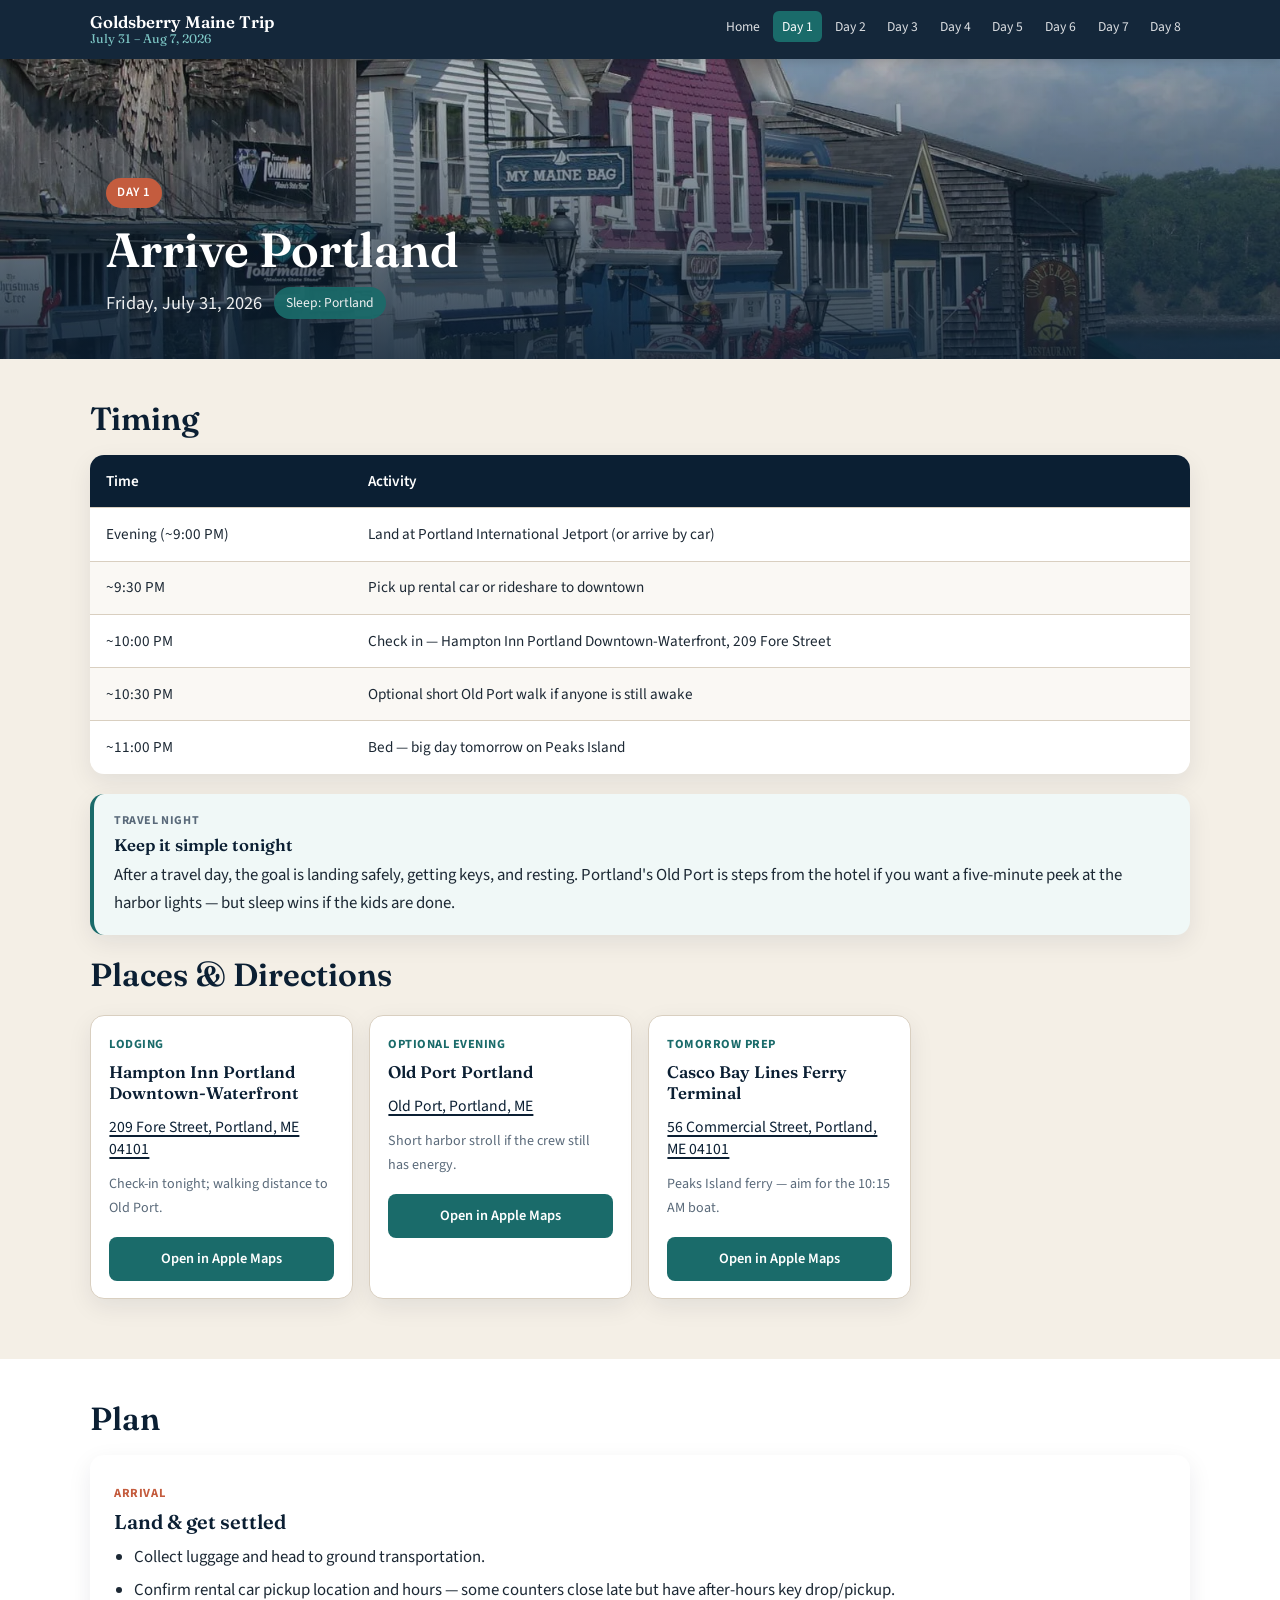
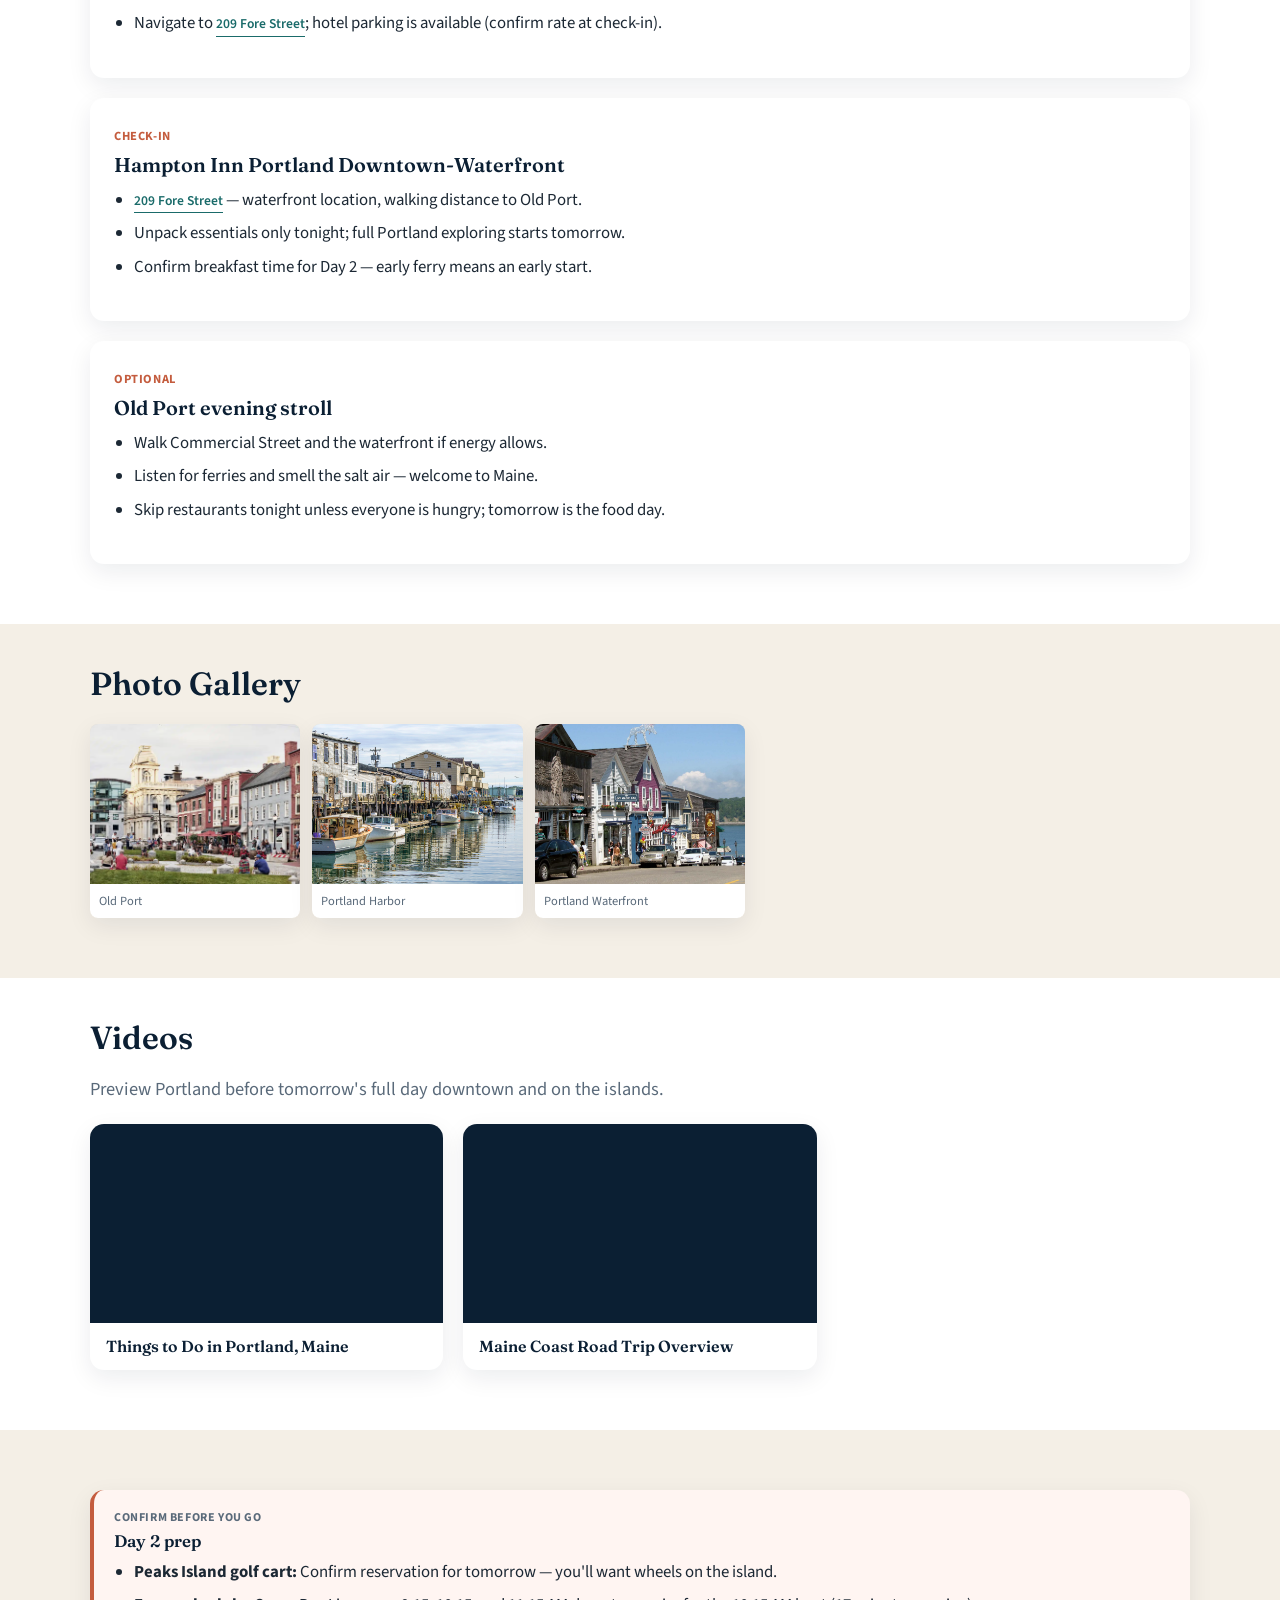
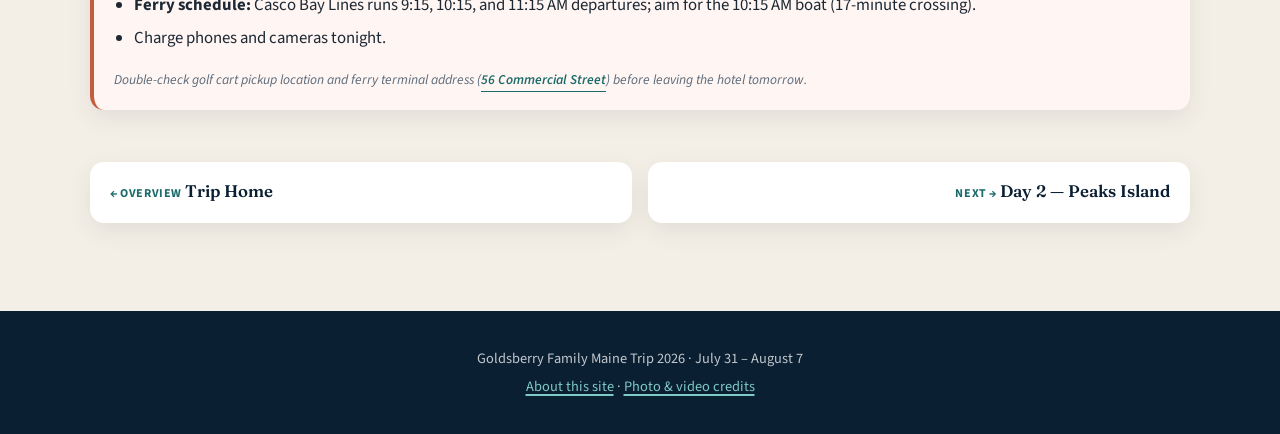
==== commit 34fbfe96: "Use Apple Maps only for all trip directions links. Remove Google Maps buttons and route every addres" ====
--- a/day-01-arrival.html
+++ b/day-01-arrival.html
@@ -95,31 +95,28 @@
           <article class="place-card">
             <p class="place-role">Lodging</p>
             <h3>Hampton Inn Portland Downtown-Waterfront</h3>
-            <a class="place-address" href="https://maps.apple.com/?q=209+Fore+Street,+Portland,+ME+04101">209 Fore Street, Portland, ME 04101</a>
+            <a class="place-address" href="https://maps.apple.com/?daddr=209+Fore+Street,+Portland,+ME+04101">209 Fore Street, Portland, ME 04101</a>
             <p class="place-note">Check-in tonight; walking distance to Old Port.</p>
             <div class="place-actions">
-              <a class="btn btn-sm" href="https://maps.apple.com/?daddr=209+Fore+Street,+Portland,+ME+04101">Directions</a>
-              <a class="btn btn-sm btn-outline" href="https://www.google.com/maps/dir/?api=1&amp;destination=209+Fore+Street,+Portland,+ME+04101" target="_blank" rel="noopener noreferrer">Google Maps</a>
+              <a class="btn btn-sm" href="https://maps.apple.com/?daddr=209+Fore+Street,+Portland,+ME+04101">Open in Apple Maps</a>
             </div>
           </article>
           <article class="place-card">
             <p class="place-role">Optional evening</p>
             <h3>Old Port Portland</h3>
-            <a class="place-address" href="https://maps.apple.com/?q=Old+Port,+Portland,+ME">Old Port, Portland, ME</a>
+            <a class="place-address" href="https://maps.apple.com/?daddr=Old+Port,+Portland,+ME">Old Port, Portland, ME</a>
             <p class="place-note">Short harbor stroll if the crew still has energy.</p>
             <div class="place-actions">
-              <a class="btn btn-sm" href="https://maps.apple.com/?daddr=Old+Port,+Portland,+ME">Directions</a>
-              <a class="btn btn-sm btn-outline" href="https://www.google.com/maps/dir/?api=1&amp;destination=Old+Port,+Portland,+ME" target="_blank" rel="noopener noreferrer">Google Maps</a>
+              <a class="btn btn-sm" href="https://maps.apple.com/?daddr=Old+Port,+Portland,+ME">Open in Apple Maps</a>
             </div>
           </article>
           <article class="place-card">
             <p class="place-role">Tomorrow prep</p>
             <h3>Casco Bay Lines Ferry Terminal</h3>
-            <a class="place-address" href="https://maps.apple.com/?q=56+Commercial+Street,+Portland,+ME+04101">56 Commercial Street, Portland, ME 04101</a>
+            <a class="place-address" href="https://maps.apple.com/?daddr=56+Commercial+Street,+Portland,+ME+04101">56 Commercial Street, Portland, ME 04101</a>
             <p class="place-note">Peaks Island ferry — aim for the 10:15 AM boat.</p>
             <div class="place-actions">
-              <a class="btn btn-sm" href="https://maps.apple.com/?daddr=56+Commercial+Street,+Portland,+ME+04101">Directions</a>
-              <a class="btn btn-sm btn-outline" href="https://www.google.com/maps/dir/?api=1&amp;destination=56+Commercial+Street,+Portland,+ME+04101" target="_blank" rel="noopener noreferrer">Google Maps</a>
+              <a class="btn btn-sm" href="https://maps.apple.com/?daddr=56+Commercial+Street,+Portland,+ME+04101">Open in Apple Maps</a>
             </div>
           </article>
         </div>
--- a/assets/css/style.css
+++ b/assets/css/style.css
@@ -532,8 +532,8 @@
 }
 
 .place-actions .btn {
-  flex: 1 1 auto;
-  min-width: 7.5rem;
+  flex: 1 1 100%;
+  min-width: 0;
 }
 
 .place-inline {
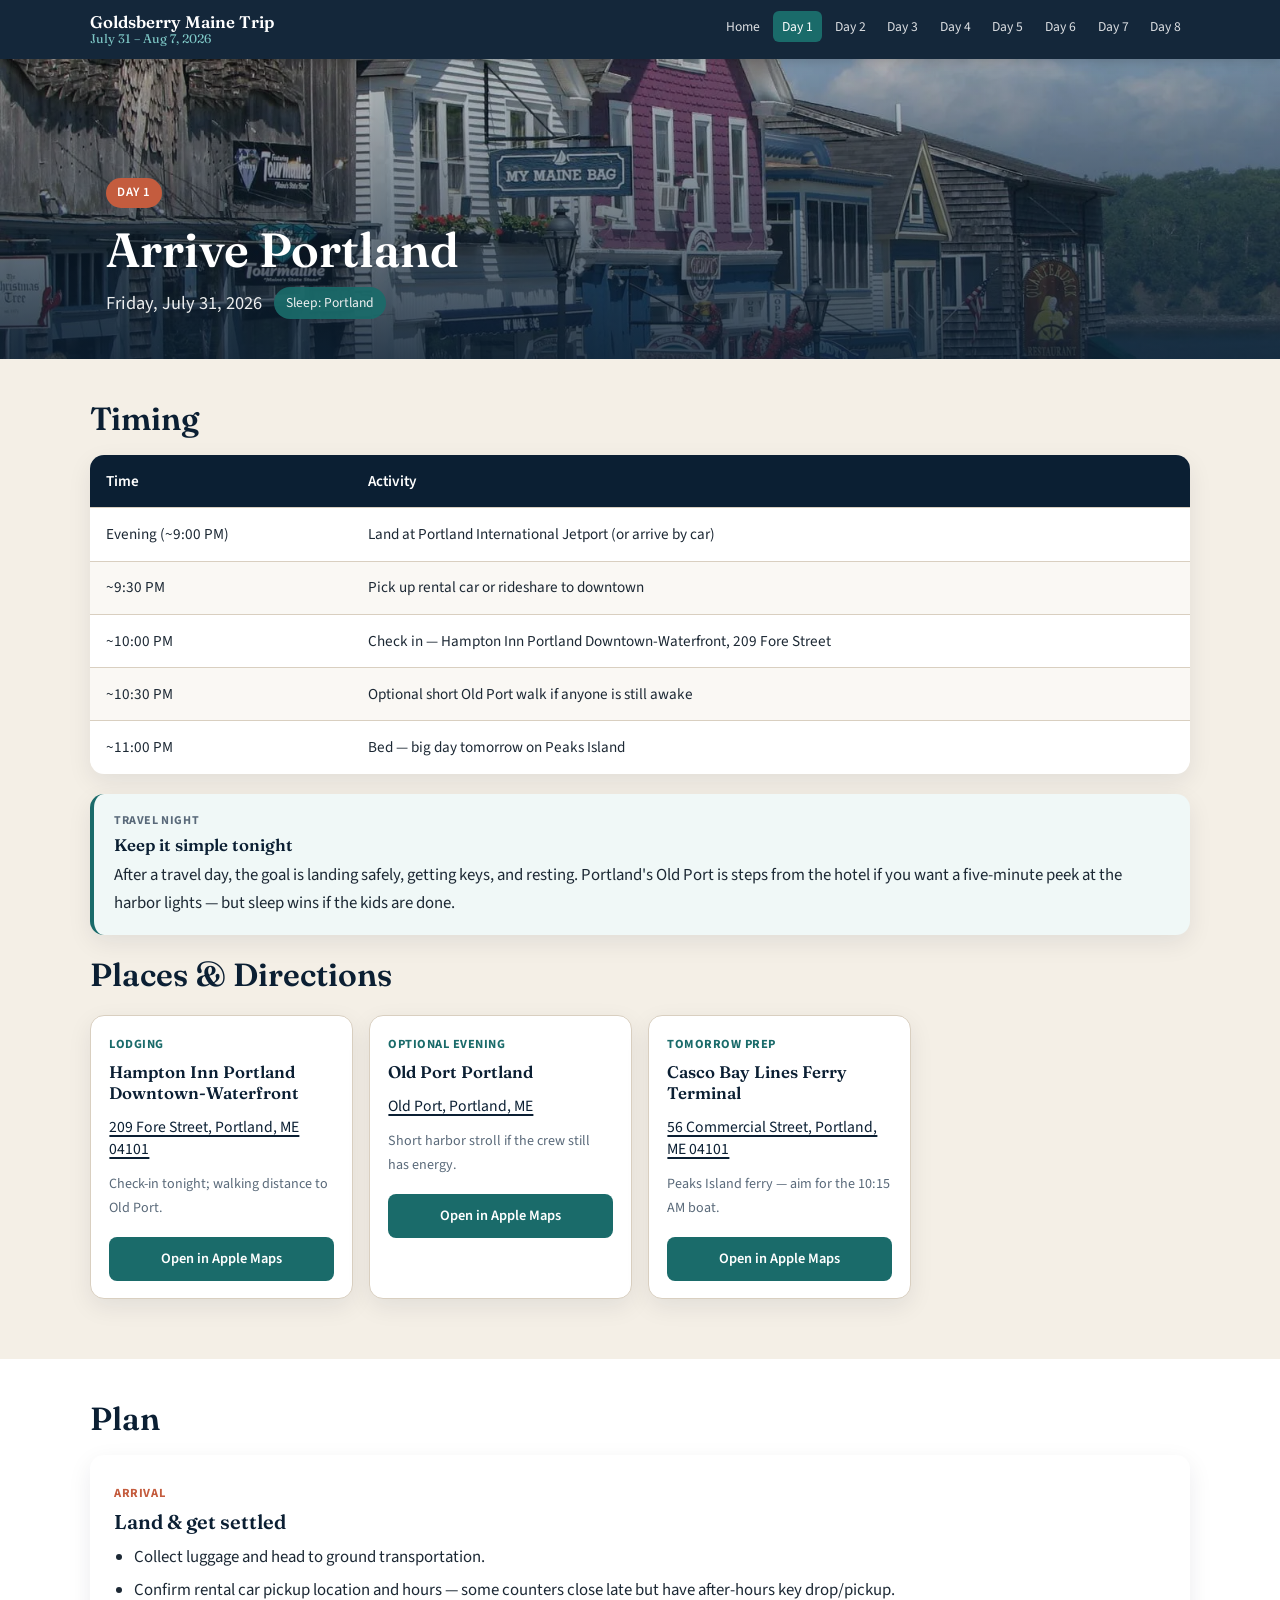
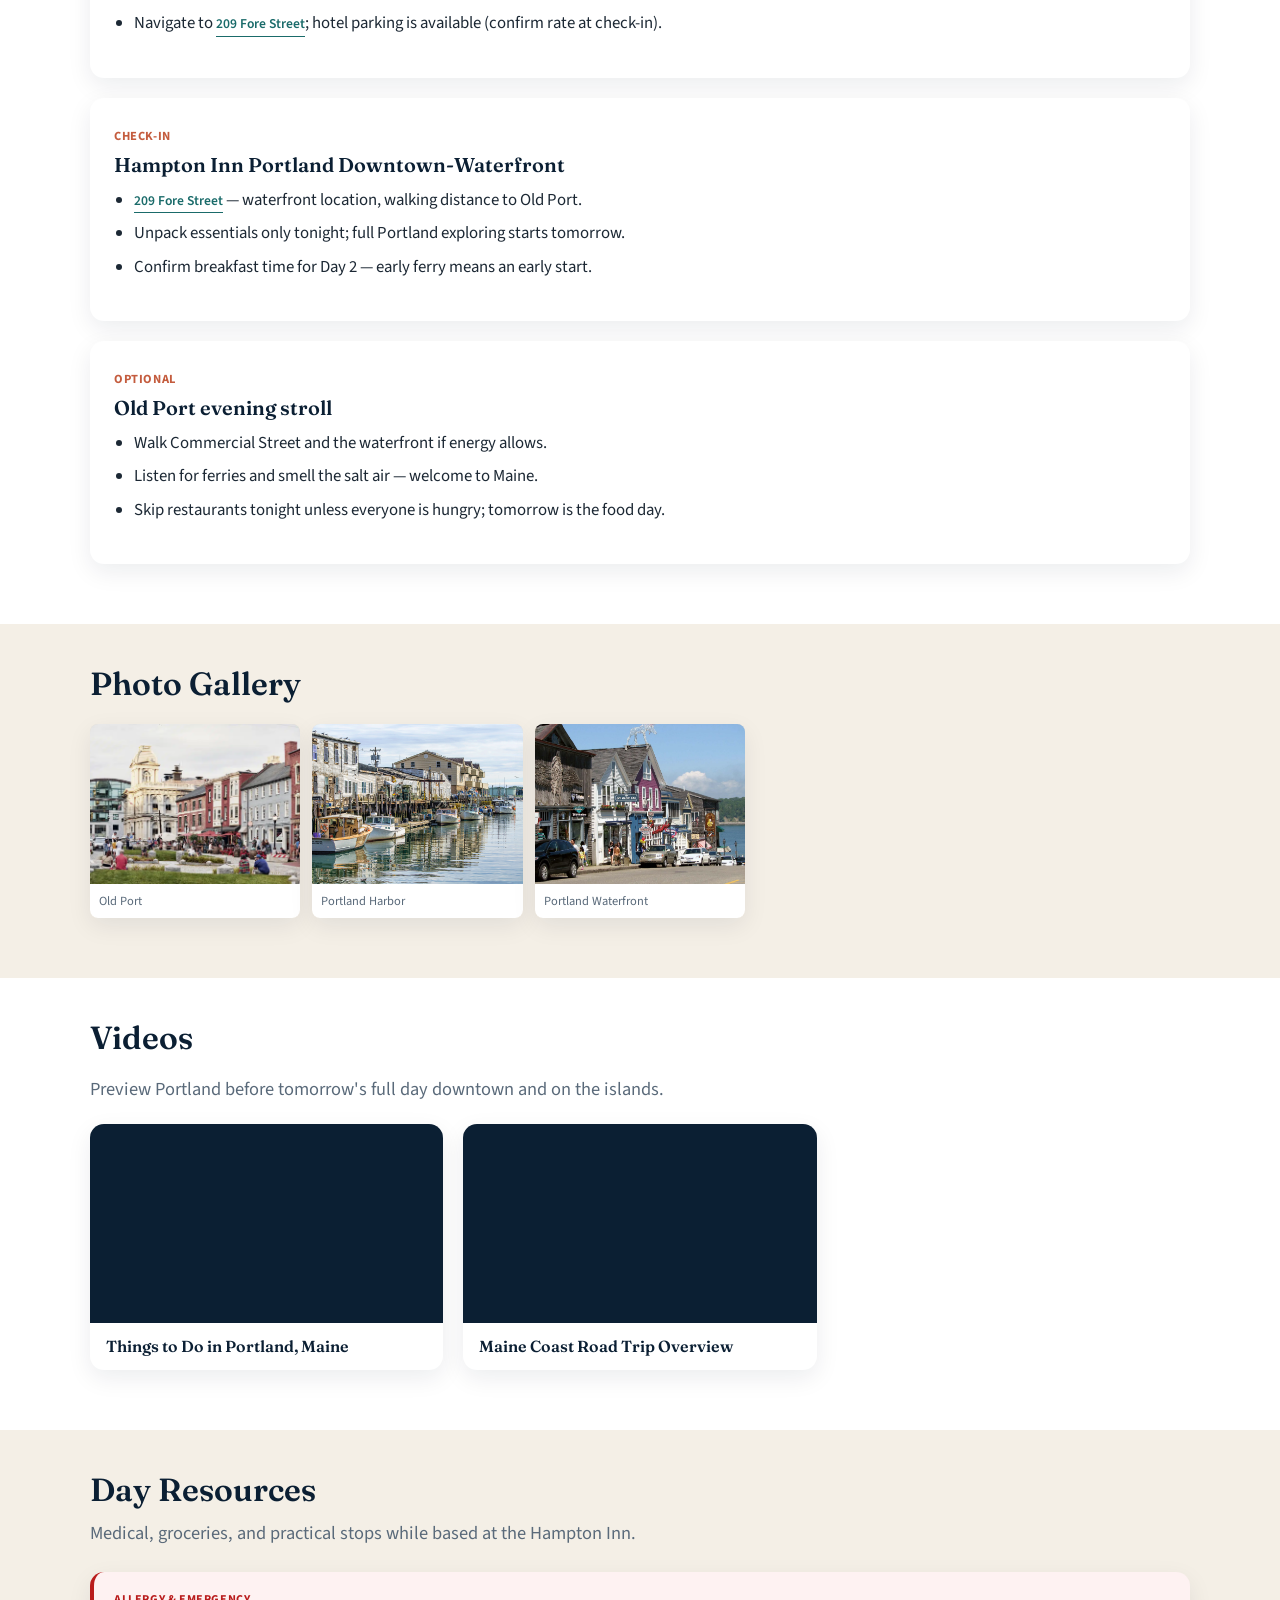
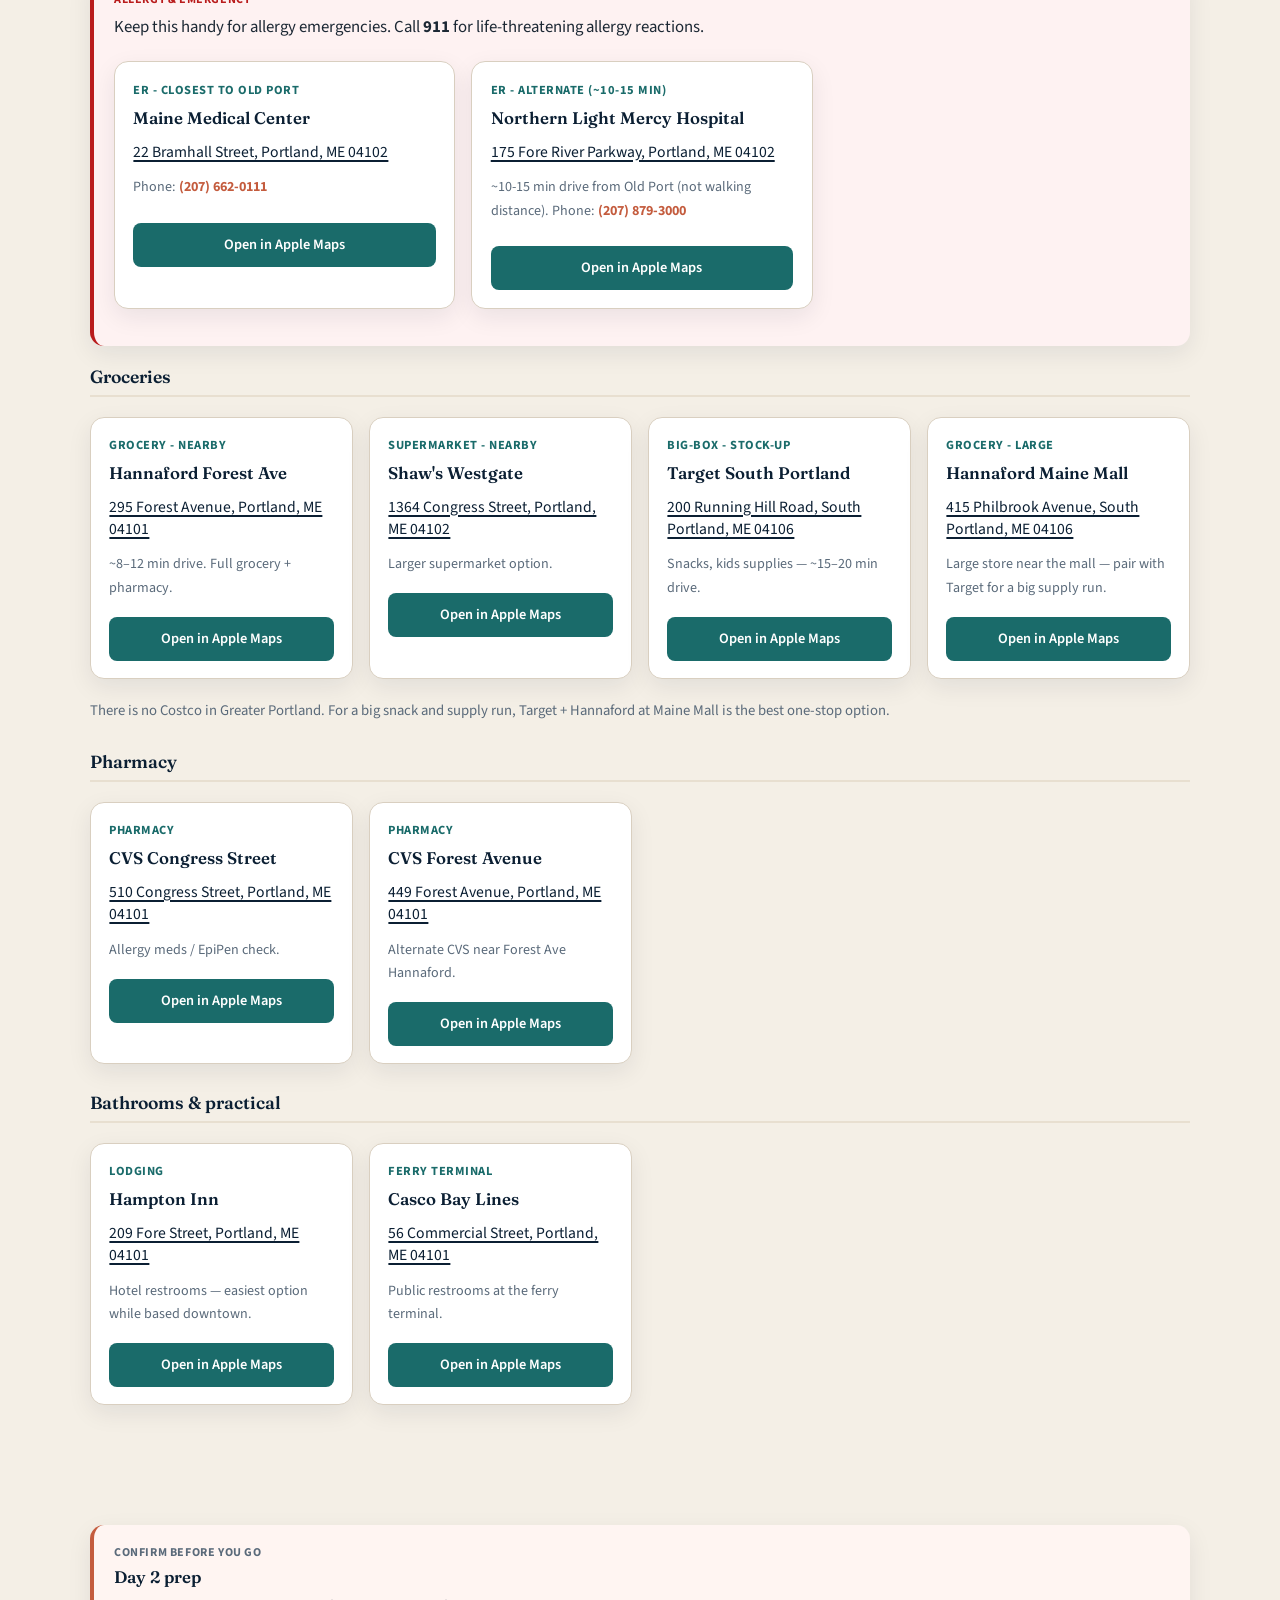
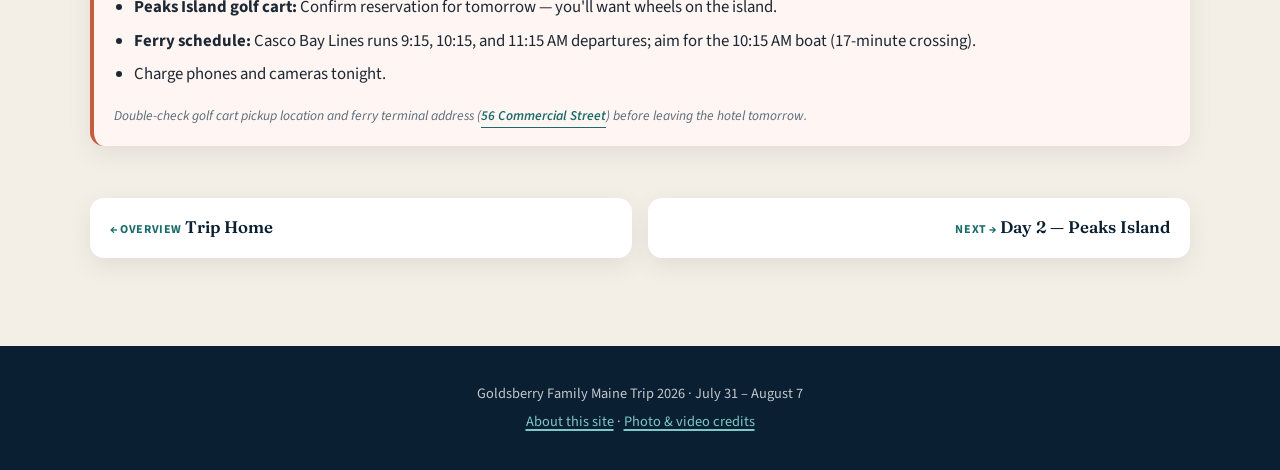
==== commit f6742d8d: "Add per-day resources for medical, groceries, and park facilities. Include allergy-focused ER contac" ====
--- a/day-01-arrival.html
+++ b/day-01-arrival.html
@@ -204,6 +204,129 @@
       </div>
     </section>
 
+    <section class="section resource-section">
+      <div class="container">
+        <h2>Day Resources</h2>
+        <p class="lead resource-intro">Medical, groceries, and practical stops while based at the Hampton Inn.</p>
+
+        <div class="callout resource-emergency">
+          <p class="callout-label">Allergy &amp; emergency</p>
+          <p>Keep this handy for allergy emergencies. Call <strong>911</strong> for life-threatening allergy reactions.</p>
+          <div class="place-grid">
+            <article class="place-card">
+              <p class="place-role">ER - closest to Old Port</p>
+              <h3>Maine Medical Center</h3>
+              <a class="place-address" href="https://maps.apple.com/?daddr=22+Bramhall+Street,+Portland,+ME+04102">22 Bramhall Street, Portland, ME 04102</a>
+              <p class="place-note">Phone: <a class="tel-link" href="tel:+12076620111">(207) 662-0111</a></p>
+              <div class="place-actions">
+                <a class="btn btn-sm" href="https://maps.apple.com/?daddr=22+Bramhall+Street,+Portland,+ME+04102">Open in Apple Maps</a>
+              </div>
+            </article>
+            <article class="place-card">
+              <p class="place-role">ER - alternate (~10-15 min)</p>
+              <h3>Northern Light Mercy Hospital</h3>
+              <a class="place-address" href="https://maps.apple.com/?daddr=175+Fore+River+Parkway,+Portland,+ME+04102">175 Fore River Parkway, Portland, ME 04102</a>
+              <p class="place-note">~10-15 min drive from Old Port (not walking distance). Phone: <a class="tel-link" href="tel:+12078791733">(207) 879-3000</a></p>
+              <div class="place-actions">
+                <a class="btn btn-sm" href="https://maps.apple.com/?daddr=175+Fore+River+Parkway,+Portland,+ME+04102">Open in Apple Maps</a>
+              </div>
+            </article>
+          </div>
+        </div>
+
+        <div class="resource-group">
+          <h3>Groceries</h3>
+          <div class="place-grid">
+            <article class="place-card">
+              <p class="place-role">Grocery - nearby</p>
+              <h3>Hannaford Forest Ave</h3>
+              <a class="place-address" href="https://maps.apple.com/?daddr=295+Forest+Avenue,+Portland,+ME+04101">295 Forest Avenue, Portland, ME 04101</a>
+              <p class="place-note">~8–12 min drive. Full grocery + pharmacy.</p>
+              <div class="place-actions">
+                <a class="btn btn-sm" href="https://maps.apple.com/?daddr=295+Forest+Avenue,+Portland,+ME+04101">Open in Apple Maps</a>
+              </div>
+            </article>
+            <article class="place-card">
+              <p class="place-role">Supermarket - nearby</p>
+              <h3>Shaw's Westgate</h3>
+              <a class="place-address" href="https://maps.apple.com/?daddr=1364+Congress+Street,+Portland,+ME+04102">1364 Congress Street, Portland, ME 04102</a>
+              <p class="place-note">Larger supermarket option.</p>
+              <div class="place-actions">
+                <a class="btn btn-sm" href="https://maps.apple.com/?daddr=1364+Congress+Street,+Portland,+ME+04102">Open in Apple Maps</a>
+              </div>
+            </article>
+            <article class="place-card">
+              <p class="place-role">Big-box - stock-up</p>
+              <h3>Target South Portland</h3>
+              <a class="place-address" href="https://maps.apple.com/?daddr=200+Running+Hill+Road,+South+Portland,+ME+04106">200 Running Hill Road, South Portland, ME 04106</a>
+              <p class="place-note">Snacks, kids supplies — ~15–20 min drive.</p>
+              <div class="place-actions">
+                <a class="btn btn-sm" href="https://maps.apple.com/?daddr=200+Running+Hill+Road,+South+Portland,+ME+04106">Open in Apple Maps</a>
+              </div>
+            </article>
+            <article class="place-card">
+              <p class="place-role">Grocery - large</p>
+              <h3>Hannaford Maine Mall</h3>
+              <a class="place-address" href="https://maps.apple.com/?daddr=415+Philbrook+Avenue,+South+Portland,+ME+04106">415 Philbrook Avenue, South Portland, ME 04106</a>
+              <p class="place-note">Large store near the mall — pair with Target for a big supply run.</p>
+              <div class="place-actions">
+                <a class="btn btn-sm" href="https://maps.apple.com/?daddr=415+Philbrook+Avenue,+South+Portland,+ME+04106">Open in Apple Maps</a>
+              </div>
+            </article>
+          </div>
+          <p class="resource-tip">There is no Costco in Greater Portland. For a big snack and supply run, Target + Hannaford at Maine Mall is the best one-stop option.</p>
+        </div>
+
+        <div class="resource-group">
+          <h3>Pharmacy</h3>
+          <div class="place-grid">
+            <article class="place-card">
+              <p class="place-role">Pharmacy</p>
+              <h3>CVS Congress Street</h3>
+              <a class="place-address" href="https://maps.apple.com/?daddr=510+Congress+Street,+Portland,+ME+04101">510 Congress Street, Portland, ME 04101</a>
+              <p class="place-note">Allergy meds / EpiPen check.</p>
+              <div class="place-actions">
+                <a class="btn btn-sm" href="https://maps.apple.com/?daddr=510+Congress+Street,+Portland,+ME+04101">Open in Apple Maps</a>
+              </div>
+            </article>
+            <article class="place-card">
+              <p class="place-role">Pharmacy</p>
+              <h3>CVS Forest Avenue</h3>
+              <a class="place-address" href="https://maps.apple.com/?daddr=449+Forest+Avenue,+Portland,+ME+04101">449 Forest Avenue, Portland, ME 04101</a>
+              <p class="place-note">Alternate CVS near Forest Ave Hannaford.</p>
+              <div class="place-actions">
+                <a class="btn btn-sm" href="https://maps.apple.com/?daddr=449+Forest+Avenue,+Portland,+ME+04101">Open in Apple Maps</a>
+              </div>
+            </article>
+          </div>
+        </div>
+
+        <div class="resource-group">
+          <h3>Bathrooms &amp; practical</h3>
+          <div class="place-grid">
+            <article class="place-card">
+              <p class="place-role">Lodging</p>
+              <h3>Hampton Inn</h3>
+              <a class="place-address" href="https://maps.apple.com/?daddr=209+Fore+Street,+Portland,+ME+04101">209 Fore Street, Portland, ME 04101</a>
+              <p class="place-note">Hotel restrooms — easiest option while based downtown.</p>
+              <div class="place-actions">
+                <a class="btn btn-sm" href="https://maps.apple.com/?daddr=209+Fore+Street,+Portland,+ME+04101">Open in Apple Maps</a>
+              </div>
+            </article>
+            <article class="place-card">
+              <p class="place-role">Ferry terminal</p>
+              <h3>Casco Bay Lines</h3>
+              <a class="place-address" href="https://maps.apple.com/?daddr=56+Commercial+Street,+Portland,+ME+04101">56 Commercial Street, Portland, ME 04101</a>
+              <p class="place-note">Public restrooms at the ferry terminal.</p>
+              <div class="place-actions">
+                <a class="btn btn-sm" href="https://maps.apple.com/?daddr=56+Commercial+Street,+Portland,+ME+04101">Open in Apple Maps</a>
+              </div>
+            </article>
+          </div>
+        </div>
+      </div>
+    </section>
+
     <section class="section">
       <div class="container">
         <div class="callout reserve">
--- a/assets/css/style.css
+++ b/assets/css/style.css
@@ -565,6 +565,57 @@
   color: var(--coral);
 }
 
+/* —— Day resources —— */
+.resource-section h2 {
+  margin-bottom: 0.5rem;
+}
+
+.resource-intro {
+  margin-bottom: 1.5rem;
+}
+
+.resource-group {
+  margin-bottom: 1.75rem;
+}
+
+.resource-group:last-child {
+  margin-bottom: 0;
+}
+
+.resource-group > h3 {
+  font-size: 1.1rem;
+  margin: 0 0 0.75rem;
+  padding-bottom: 0.4rem;
+  border-bottom: 2px solid var(--sand-dark);
+}
+
+.resource-emergency {
+  border-left-color: #b91c1c;
+  background: #fef2f2;
+}
+
+.resource-emergency .callout-label {
+  color: #b91c1c;
+}
+
+.resource-tip {
+  font-size: 0.92rem;
+  color: var(--text-muted);
+  margin: 0.5rem 0 0;
+}
+
+.tel-link {
+  font-weight: 700;
+  color: var(--coral);
+  text-decoration: none;
+  white-space: nowrap;
+}
+
+.tel-link:hover {
+  text-decoration: underline;
+  color: var(--coral-dark);
+}
+
 /* —— Checklist —— */
 .checklist {
   list-style: none;
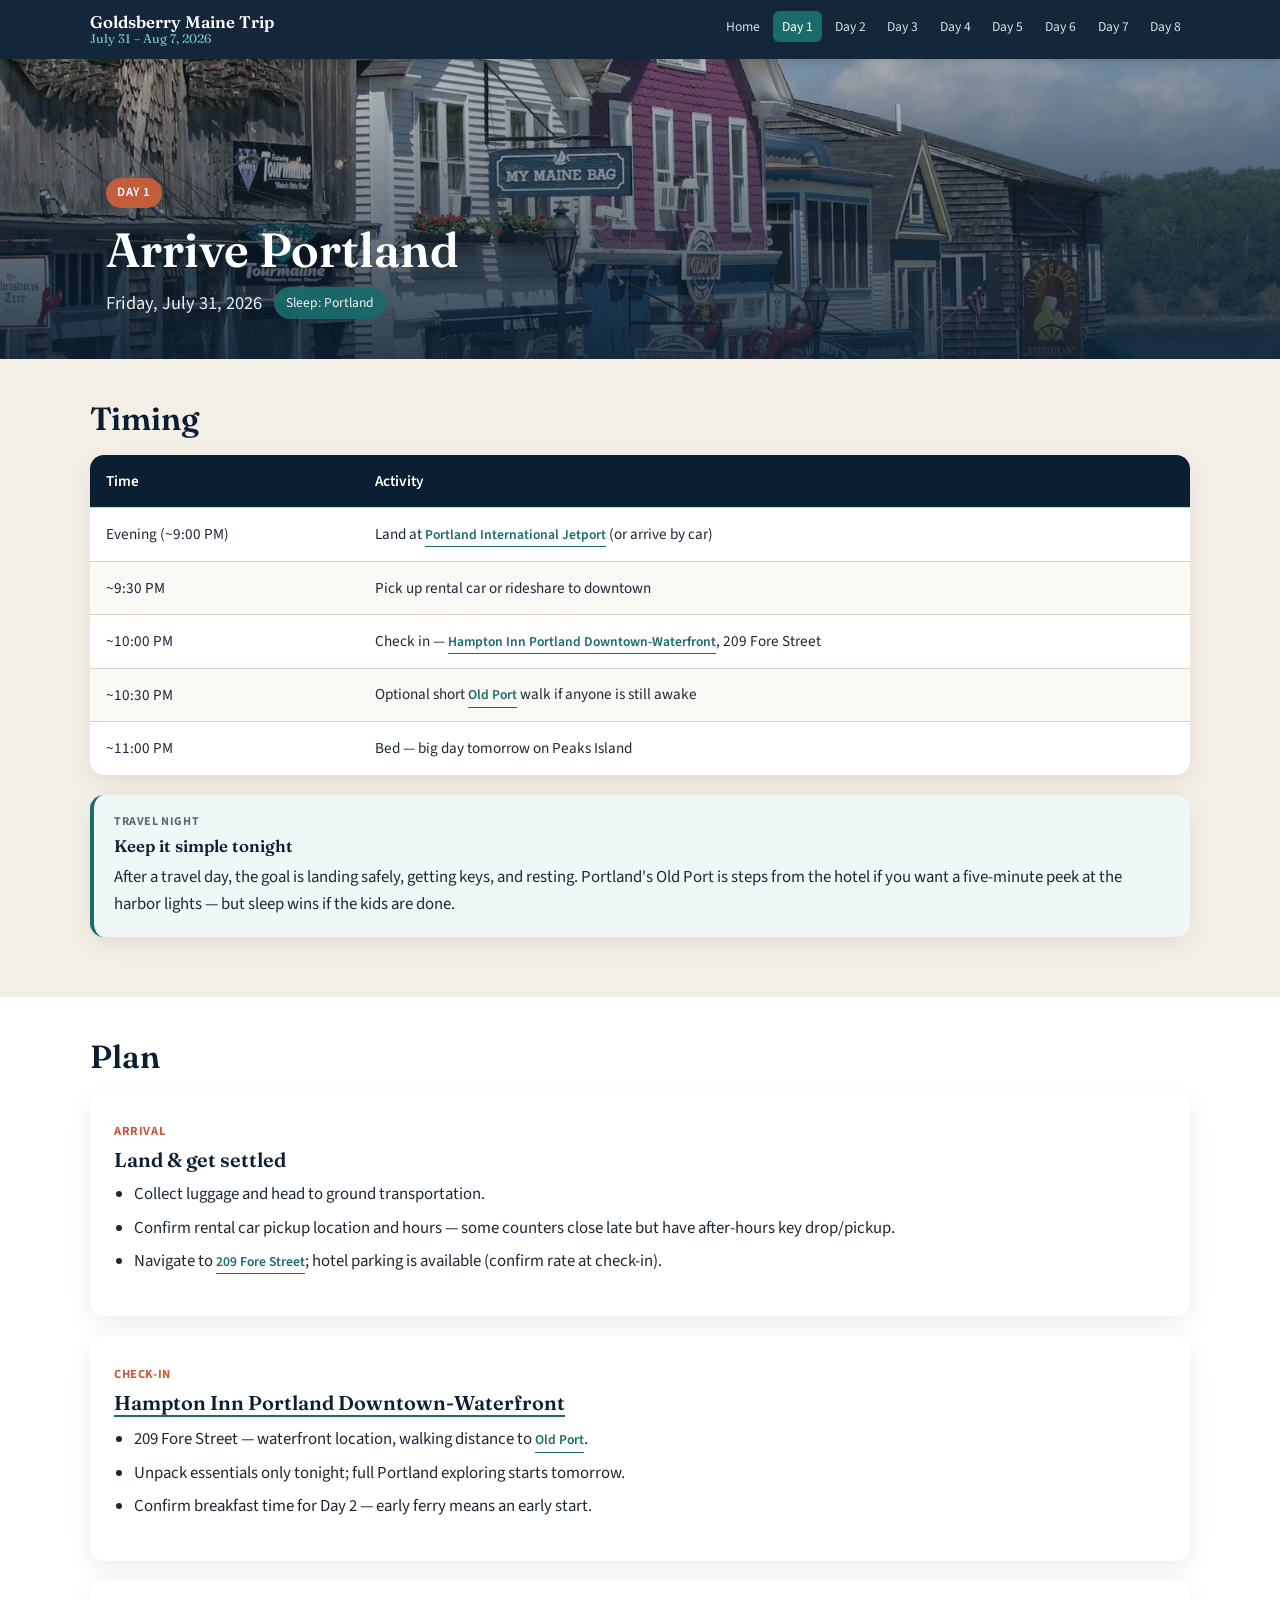
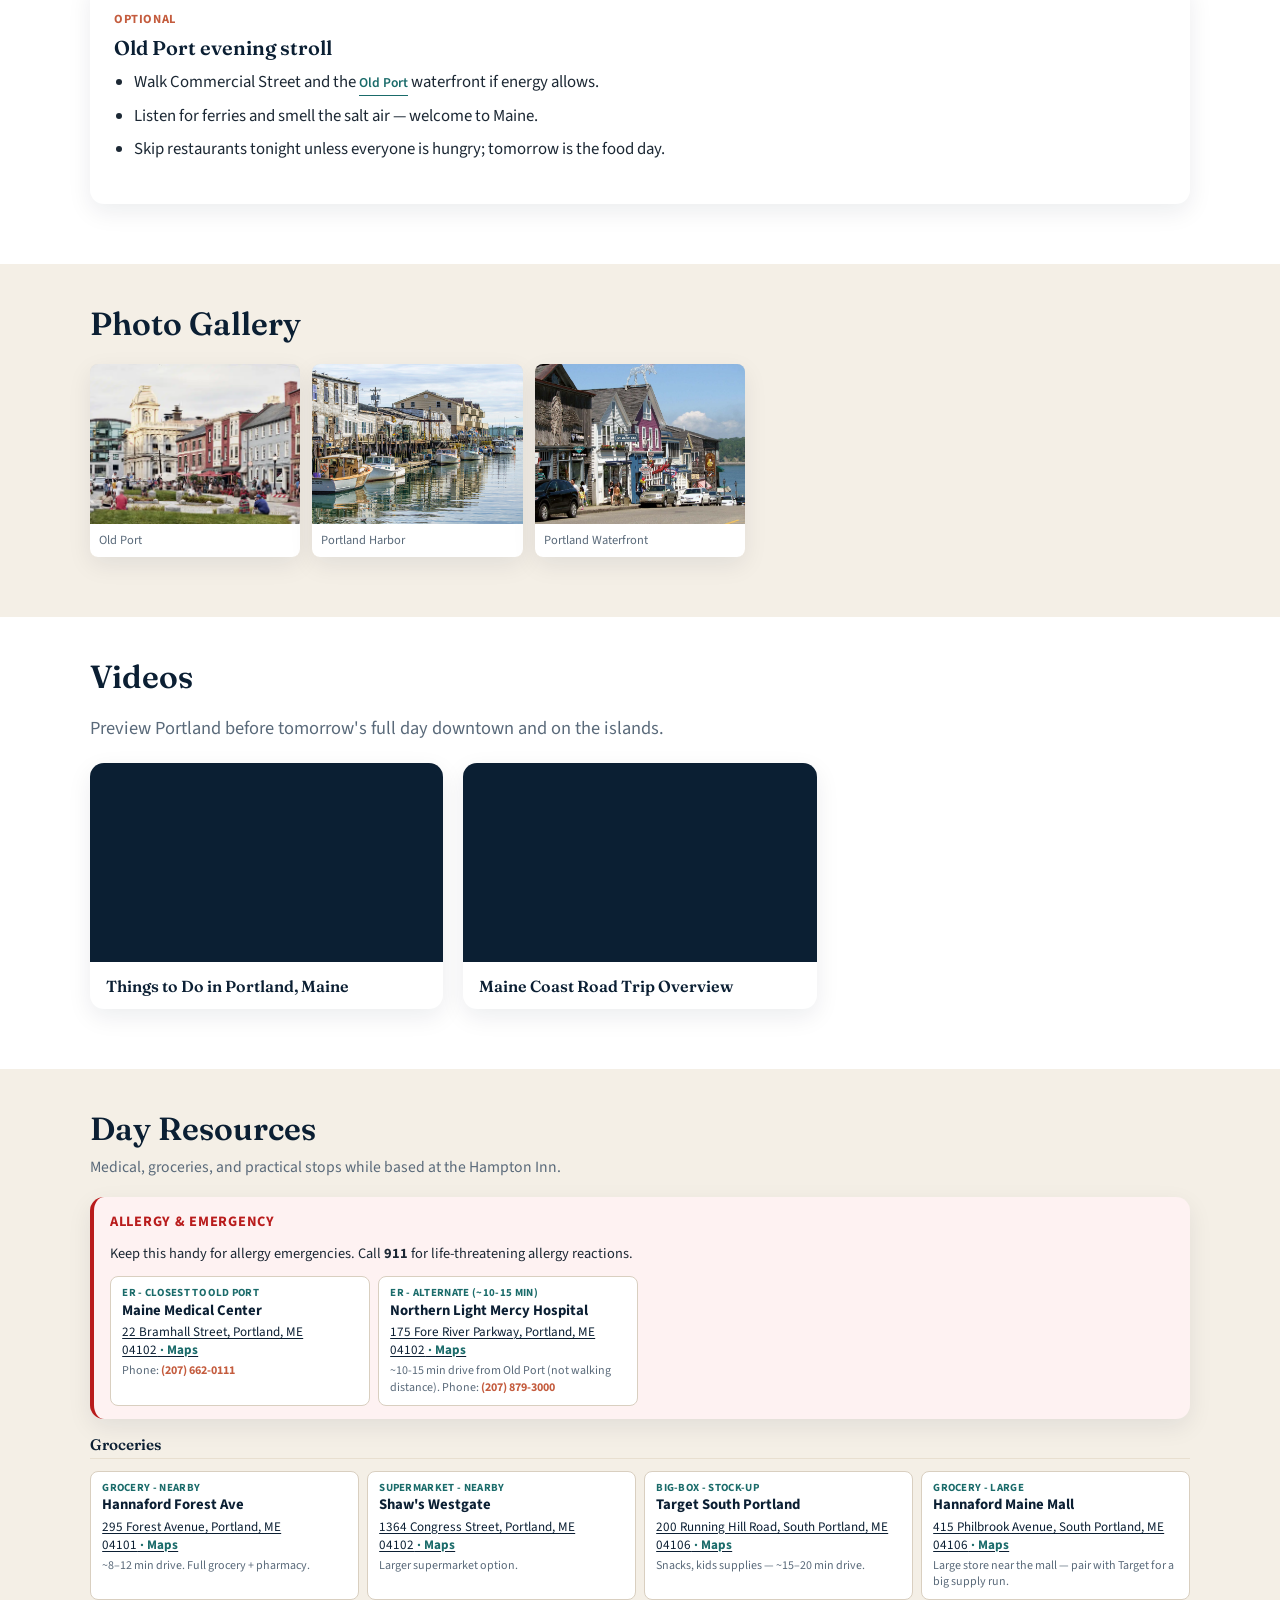
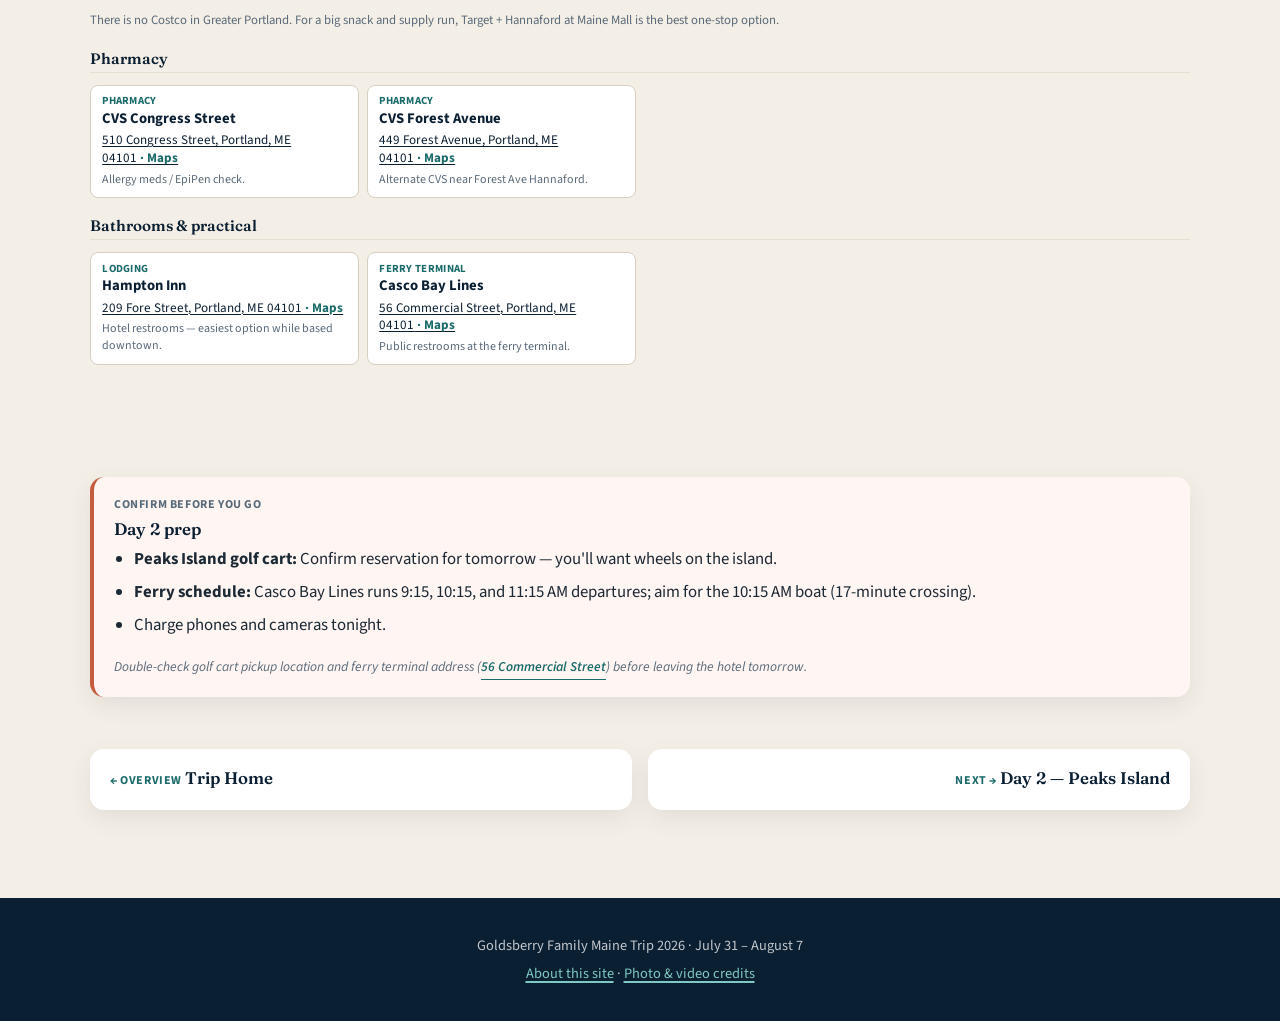
==== commit a30ee8e7: "Move directions into the day plans as inline map links. Remove standalone Places and Directions card" ====
--- a/day-01-arrival.html
+++ b/day-01-arrival.html
@@ -62,7 +62,7 @@
             <tbody>
               <tr>
                 <td>Evening (~9:00 PM)</td>
-                <td>Land at Portland International Jetport (or arrive by car)</td>
+                <td>Land at <a class="map-chip" href="https://maps.apple.com/?daddr=Portland+International+Jetport,+Portland,+ME">Portland International Jetport</a> (or arrive by car)</td>
               </tr>
               <tr>
                 <td>~9:30 PM</td>
@@ -70,11 +70,11 @@
               </tr>
               <tr>
                 <td>~10:00 PM</td>
-                <td>Check in — Hampton Inn Portland Downtown-Waterfront, 209 Fore Street</td>
+                <td>Check in — <a class="map-chip" href="https://maps.apple.com/?daddr=209+Fore+Street,+Portland,+ME+04101">Hampton Inn Portland Downtown-Waterfront</a>, 209 Fore Street</td>
               </tr>
               <tr>
                 <td>~10:30 PM</td>
-                <td>Optional short Old Port walk if anyone is still awake</td>
+                <td>Optional short <a class="map-chip" href="https://maps.apple.com/?daddr=Old+Port,+Portland,+ME">Old Port</a> walk if anyone is still awake</td>
               </tr>
               <tr>
                 <td>~11:00 PM</td>
@@ -90,36 +90,6 @@
           <p>After a travel day, the goal is landing safely, getting keys, and resting. Portland's Old Port is steps from the hotel if you want a five-minute peek at the harbor lights — but sleep wins if the kids are done.</p>
         </div>
 
-        <h2>Places &amp; Directions</h2>
-        <div class="place-grid">
-          <article class="place-card">
-            <p class="place-role">Lodging</p>
-            <h3>Hampton Inn Portland Downtown-Waterfront</h3>
-            <a class="place-address" href="https://maps.apple.com/?daddr=209+Fore+Street,+Portland,+ME+04101">209 Fore Street, Portland, ME 04101</a>
-            <p class="place-note">Check-in tonight; walking distance to Old Port.</p>
-            <div class="place-actions">
-              <a class="btn btn-sm" href="https://maps.apple.com/?daddr=209+Fore+Street,+Portland,+ME+04101">Open in Apple Maps</a>
-            </div>
-          </article>
-          <article class="place-card">
-            <p class="place-role">Optional evening</p>
-            <h3>Old Port Portland</h3>
-            <a class="place-address" href="https://maps.apple.com/?daddr=Old+Port,+Portland,+ME">Old Port, Portland, ME</a>
-            <p class="place-note">Short harbor stroll if the crew still has energy.</p>
-            <div class="place-actions">
-              <a class="btn btn-sm" href="https://maps.apple.com/?daddr=Old+Port,+Portland,+ME">Open in Apple Maps</a>
-            </div>
-          </article>
-          <article class="place-card">
-            <p class="place-role">Tomorrow prep</p>
-            <h3>Casco Bay Lines Ferry Terminal</h3>
-            <a class="place-address" href="https://maps.apple.com/?daddr=56+Commercial+Street,+Portland,+ME+04101">56 Commercial Street, Portland, ME 04101</a>
-            <p class="place-note">Peaks Island ferry — aim for the 10:15 AM boat.</p>
-            <div class="place-actions">
-              <a class="btn btn-sm" href="https://maps.apple.com/?daddr=56+Commercial+Street,+Portland,+ME+04101">Open in Apple Maps</a>
-            </div>
-          </article>
-        </div>
       </div>
     </section>
 
@@ -139,9 +109,9 @@
 
         <div class="activity">
           <span class="activity-time">Check-in</span>
-          <h3>Hampton Inn Portland Downtown-Waterfront</h3>
+          <h3><a class="map-chip" href="https://maps.apple.com/?daddr=209+Fore+Street,+Portland,+ME+04101">Hampton Inn Portland Downtown-Waterfront</a></h3>
           <ul>
-            <li><a class="map-chip" href="https://maps.apple.com/?daddr=209+Fore+Street,+Portland,+ME+04101">209 Fore Street</a> — waterfront location, walking distance to Old Port.</li>
+            <li>209 Fore Street — waterfront location, walking distance to <a class="map-chip" href="https://maps.apple.com/?daddr=Old+Port,+Portland,+ME">Old Port</a>.</li>
             <li>Unpack essentials only tonight; full Portland exploring starts tomorrow.</li>
             <li>Confirm breakfast time for Day 2 — early ferry means an early start.</li>
           </ul>
@@ -151,7 +121,7 @@
           <span class="activity-time">Optional</span>
           <h3>Old Port evening stroll</h3>
           <ul>
-            <li>Walk Commercial Street and the waterfront if energy allows.</li>
+            <li>Walk Commercial Street and the <a class="map-chip" href="https://maps.apple.com/?daddr=Old+Port,+Portland,+ME">Old Port</a> waterfront if energy allows.</li>
             <li>Listen for ferries and smell the salt air — welcome to Maine.</li>
             <li>Skip restaurants tonight unless everyone is hungry; tomorrow is the food day.</li>
           </ul>
--- a/assets/css/style.css
+++ b/assets/css/style.css
@@ -466,74 +466,95 @@
   margin-bottom: 0.25rem;
 }
 
-/* —— Places / map links —— */
+/* —— Places / map links (compact) —— */
 .place-grid {
   display: grid;
-  grid-template-columns: repeat(auto-fill, minmax(260px, 1fr));
-  gap: 1rem;
-  margin: 1.25rem 0;
+  grid-template-columns: repeat(auto-fill, minmax(220px, 1fr));
+  gap: 0.5rem;
+  margin: 0.75rem 0;
 }
 
 .place-card {
   background: var(--white);
   border: 1px solid var(--border);
-  border-radius: var(--radius);
-  padding: 1.1rem 1.15rem;
+  border-radius: var(--radius-sm);
+  padding: 0.55rem 0.7rem;
   display: flex;
   flex-direction: column;
-  gap: 0.45rem;
-  box-shadow: var(--shadow);
+  gap: 0.15rem;
+  box-shadow: none;
 }
 
 .place-card h3,
 .place-card h4 {
   margin: 0;
-  font-size: 1.05rem;
+  font-size: 0.92rem;
+  line-height: 1.25;
+  font-family: var(--font-body);
+  font-weight: 700;
 }
 
 .place-role {
   margin: 0;
-  font-size: 0.78rem;
+  font-size: 0.68rem;
   font-weight: 700;
   text-transform: uppercase;
-  letter-spacing: 0.04em;
+  letter-spacing: 0.03em;
   color: var(--teal);
+  line-height: 1.2;
 }
 
 .place-address {
   display: block;
-  font-size: 0.98rem;
-  line-height: 1.4;
+  font-size: 0.82rem;
+  line-height: 1.35;
   color: var(--navy);
   text-decoration: underline;
-  text-decoration-thickness: 1.5px;
-  text-underline-offset: 3px;
+  text-decoration-thickness: 1px;
+  text-underline-offset: 2px;
   -webkit-user-select: all;
   user-select: all;
   word-break: break-word;
-  padding: 0.35rem 0;
+  padding: 0.1rem 0;
 }
 
 .place-address:hover {
   color: var(--coral);
 }
 
+.place-address::after {
+  content: " · Maps";
+  font-weight: 700;
+  color: var(--teal);
+  text-decoration: none;
+  white-space: nowrap;
+}
+
 .place-note {
   margin: 0;
-  font-size: 0.88rem;
+  font-size: 0.75rem;
+  line-height: 1.35;
   color: var(--text-muted);
+}
+
+/* Address already opens Apple Maps — hide redundant full-width buttons */
+.place-card .place-actions {
+  display: none;
 }
 
 .place-actions {
   display: flex;
   flex-wrap: wrap;
-  gap: 0.5rem;
-  margin-top: 0.35rem;
+  gap: 0.4rem;
+  margin-top: 0.25rem;
 }
 
 .place-actions .btn {
-  flex: 1 1 100%;
+  flex: 1 1 auto;
   min-width: 0;
+  min-height: 2rem;
+  padding: 0.35rem 0.65rem;
+  font-size: 0.8rem;
 }
 
 .place-inline {
@@ -544,7 +565,12 @@
 }
 
 .callout .place-actions {
-  margin-top: 0.75rem;
+  margin-top: 0.5rem;
+}
+
+.callout .place-grid {
+  margin-top: 0.65rem;
+  margin-bottom: 0;
 }
 
 .map-chip {
@@ -565,17 +591,33 @@
   color: var(--coral);
 }
 
+h2 .map-chip,
+h3 .map-chip {
+  font-family: inherit;
+  font-size: inherit;
+  font-weight: inherit;
+  color: inherit;
+  border-bottom-width: 2px;
+  border-bottom-color: var(--teal);
+}
+
+h2 .map-chip:hover,
+h3 .map-chip:hover {
+  color: var(--coral);
+}
+
 /* —— Day resources —— */
 .resource-section h2 {
-  margin-bottom: 0.5rem;
+  margin-bottom: 0.35rem;
 }
 
 .resource-intro {
-  margin-bottom: 1.5rem;
+  margin-bottom: 1rem;
+  font-size: 0.98rem;
 }
 
 .resource-group {
-  margin-bottom: 1.75rem;
+  margin-bottom: 1.15rem;
 }
 
 .resource-group:last-child {
@@ -583,25 +625,33 @@
 }
 
 .resource-group > h3 {
-  font-size: 1.1rem;
-  margin: 0 0 0.75rem;
-  padding-bottom: 0.4rem;
-  border-bottom: 2px solid var(--sand-dark);
+  font-size: 0.95rem;
+  margin: 0 0 0.5rem;
+  padding-bottom: 0.25rem;
+  border-bottom: 1px solid var(--sand-dark);
 }
 
 .resource-emergency {
   border-left-color: #b91c1c;
   background: #fef2f2;
+  padding: 0.85rem 1rem;
+  margin: 0.85rem 0 1rem;
 }
 
 .resource-emergency .callout-label {
   color: #b91c1c;
 }
 
+.resource-emergency > p {
+  font-size: 0.9rem;
+  margin-bottom: 0.5rem;
+}
+
 .resource-tip {
-  font-size: 0.92rem;
+  font-size: 0.8rem;
   color: var(--text-muted);
-  margin: 0.5rem 0 0;
+  margin: 0.4rem 0 0;
+  line-height: 1.4;
 }
 
 .tel-link {
@@ -1127,10 +1177,22 @@
 
   .place-grid {
     grid-template-columns: 1fr;
+    gap: 0.4rem;
+  }
+
+  .place-card {
+    padding: 0.5rem 0.65rem;
+  }
+
+  .place-note {
+    display: -webkit-box;
+    -webkit-line-clamp: 2;
+    -webkit-box-orient: vertical;
+    overflow: hidden;
   }
 
   .place-actions .btn {
-    min-height: var(--touch);
+    min-height: 2rem;
   }
 
   .logo {
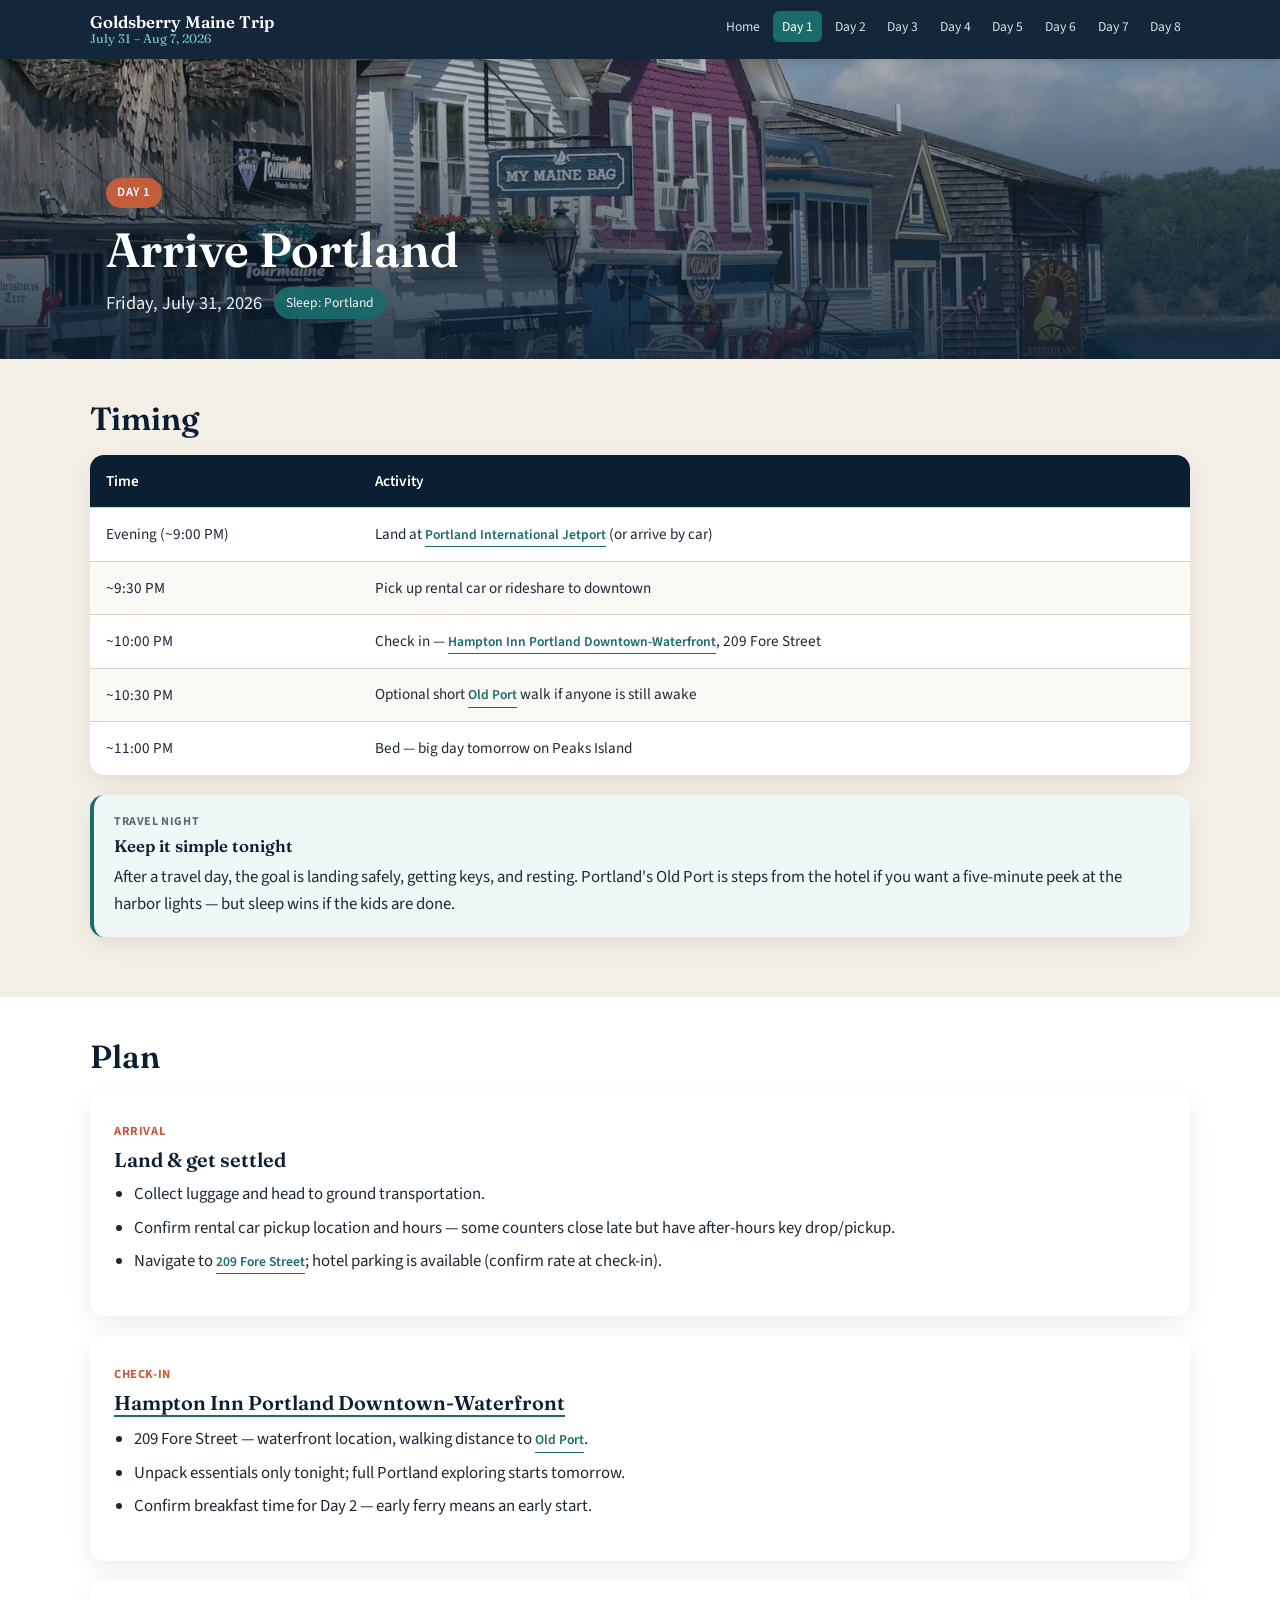
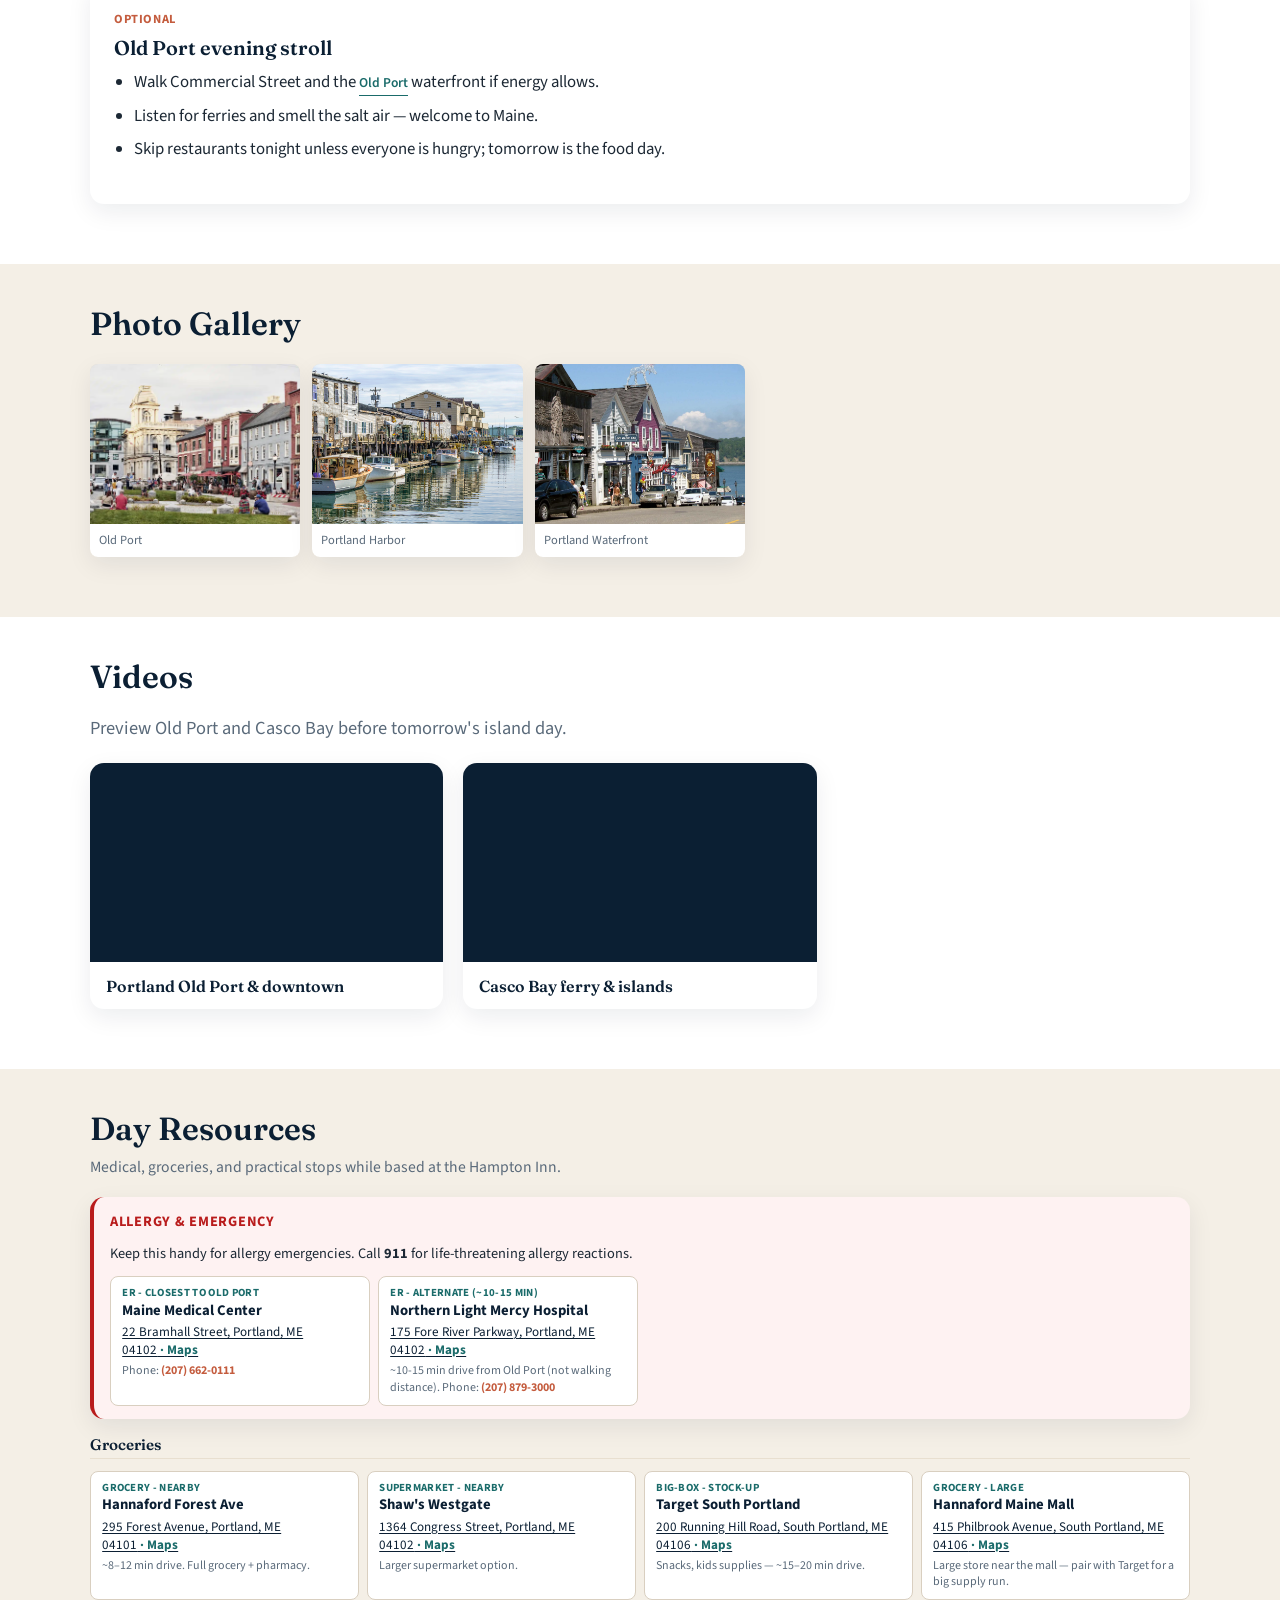
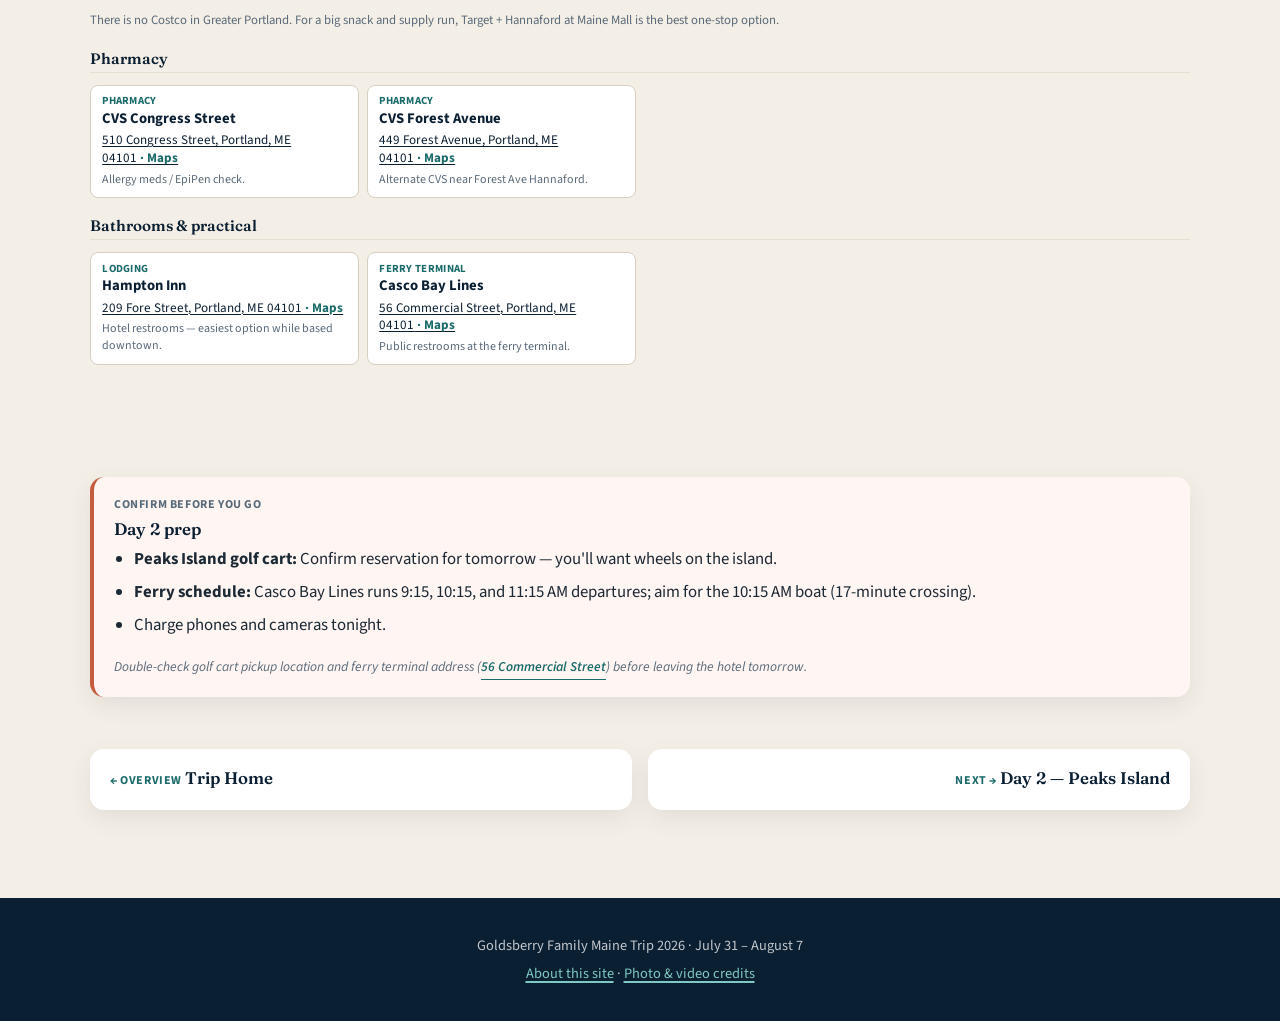
==== commit a477fcec: "Match YouTube embeds to each day's hikes and activities. Replace generic Maine overviews with videos" ====
--- a/day-01-arrival.html
+++ b/day-01-arrival.html
@@ -9,6 +9,9 @@
   <meta name="format-detection" content="telephone=no">
   <meta name="description" content="Day 1 — Arrive in Portland, Maine. Goldsberry family trip, July 31, 2026.">
   <title>Day 1 — Arrive Portland | Goldsberry Maine Trip 2026</title>
+  <link rel="icon" type="image/png" sizes="32x32" href="assets/images/shared/favicon-32.png">
+  <link rel="apple-touch-icon" sizes="180x180" href="assets/images/shared/apple-touch-icon.png">
+  <link rel="icon" type="image/png" sizes="192x192" href="assets/images/shared/icon-192.png">
   <link rel="preconnect" href="https://fonts.googleapis.com">
   <link rel="preconnect" href="https://fonts.gstatic.com" crossorigin>
   <link href="https://fonts.googleapis.com/css2?family=Fraunces:wght@400;600;700&family=Source+Sans+3:wght@400;600;700&display=swap" rel="stylesheet">
@@ -151,23 +154,24 @@
 
     <section class="section section-alt">
       <div class="container">
+
         <h2>Videos</h2>
-        <p class="lead">Preview Portland before tomorrow's full day downtown and on the islands.</p>
+        <p class="lead">Preview Old Port and Casco Bay before tomorrow&apos;s island day.</p>
         <div class="video-grid">
           <div class="video-card">
             <div class="embed">
               <iframe src="https://www.youtube.com/embed/QkozeJEsKg4" title="Things to Do in Portland, Maine" allow="accelerometer; autoplay; clipboard-write; encrypted-media; gyroscope; picture-in-picture" allowfullscreen loading="lazy"></iframe>
             </div>
             <div class="video-card-body">
-              <h3>Things to Do in Portland, Maine</h3>
+              <h3>Portland Old Port &amp; downtown</h3>
             </div>
           </div>
           <div class="video-card">
             <div class="embed">
-              <iframe src="https://www.youtube.com/embed/ppKizHL2M9Y" title="Scenic Road Trip Guide to Maine’s Coast" allow="accelerometer; autoplay; clipboard-write; encrypted-media; gyroscope; picture-in-picture" allowfullscreen loading="lazy"></iframe>
+              <iframe src="https://www.youtube.com/embed/49DIUKDGhY0" title="Portland Maine mailboat and Casco Bay ferry tour" allow="accelerometer; autoplay; clipboard-write; encrypted-media; gyroscope; picture-in-picture" allowfullscreen loading="lazy"></iframe>
             </div>
             <div class="video-card-body">
-              <h3>Maine Coast Road Trip Overview</h3>
+              <h3>Casco Bay ferry &amp; islands</h3>
             </div>
           </div>
         </div>
